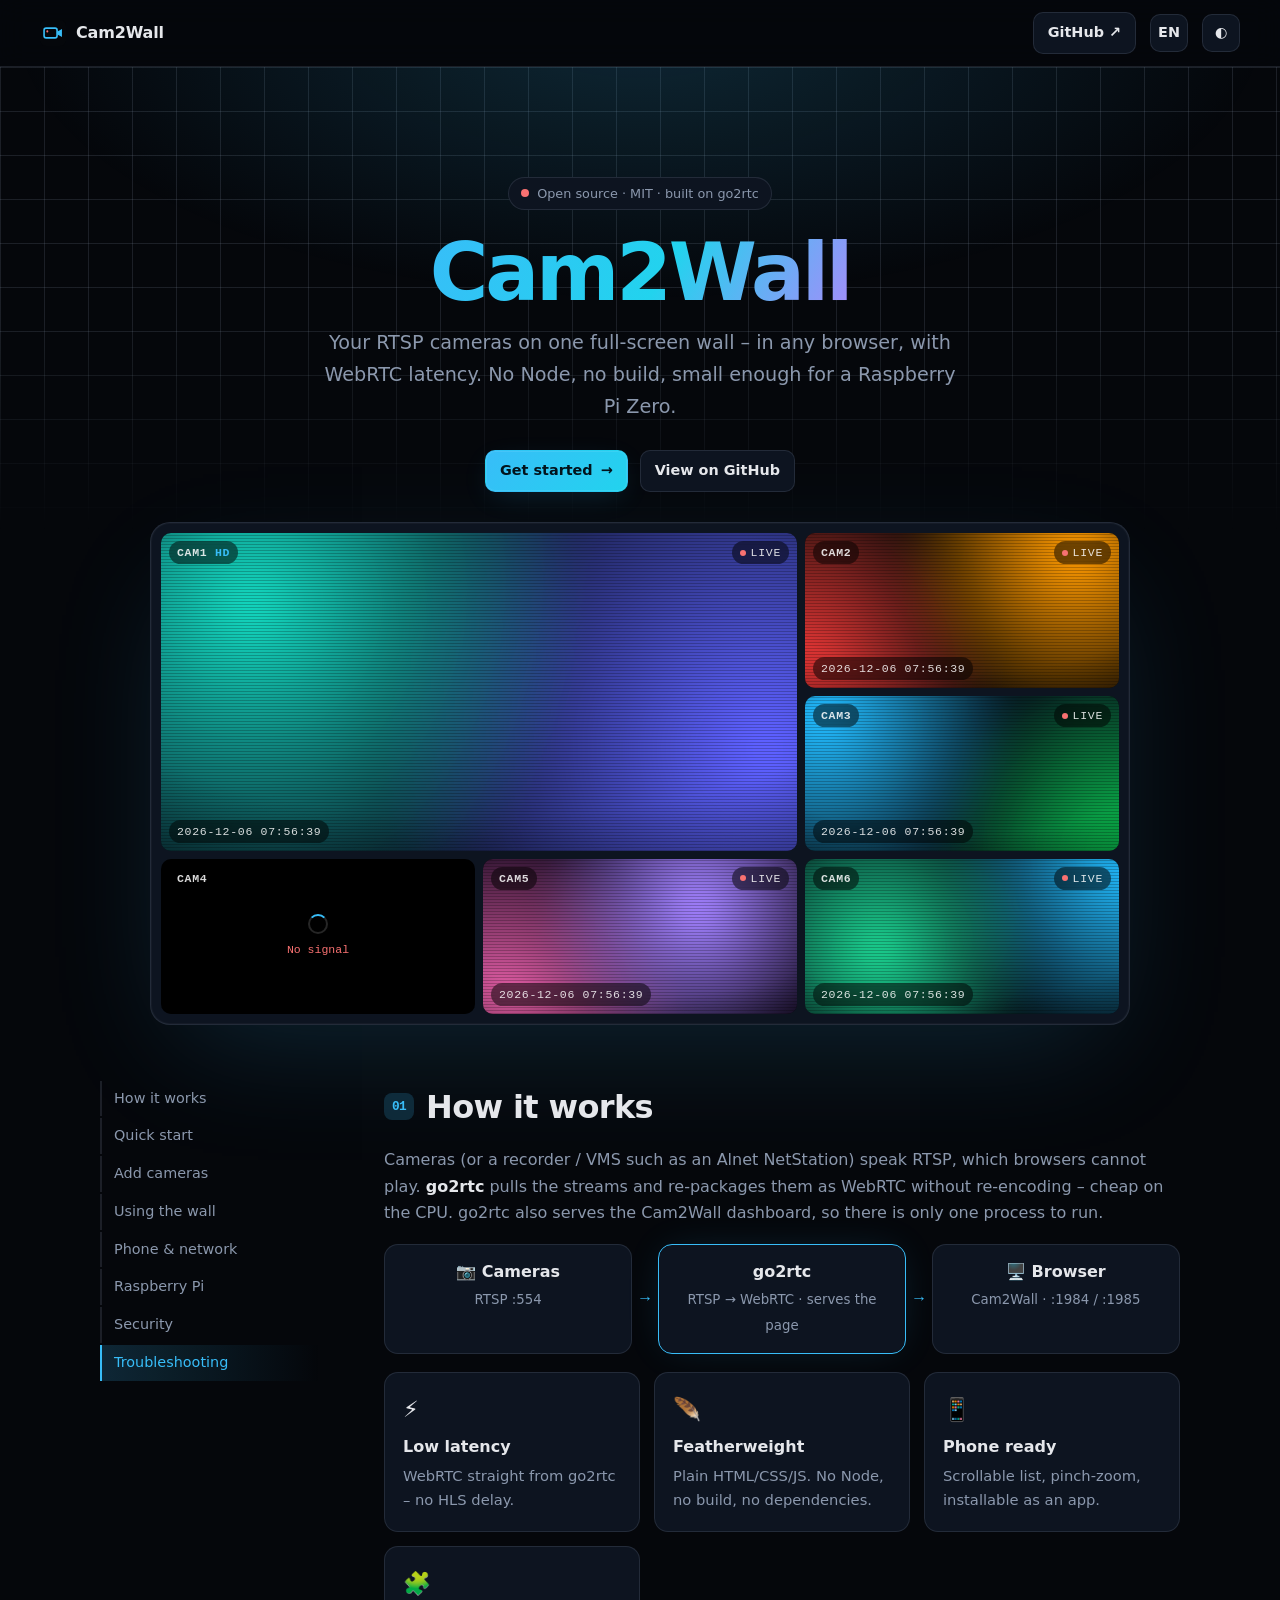
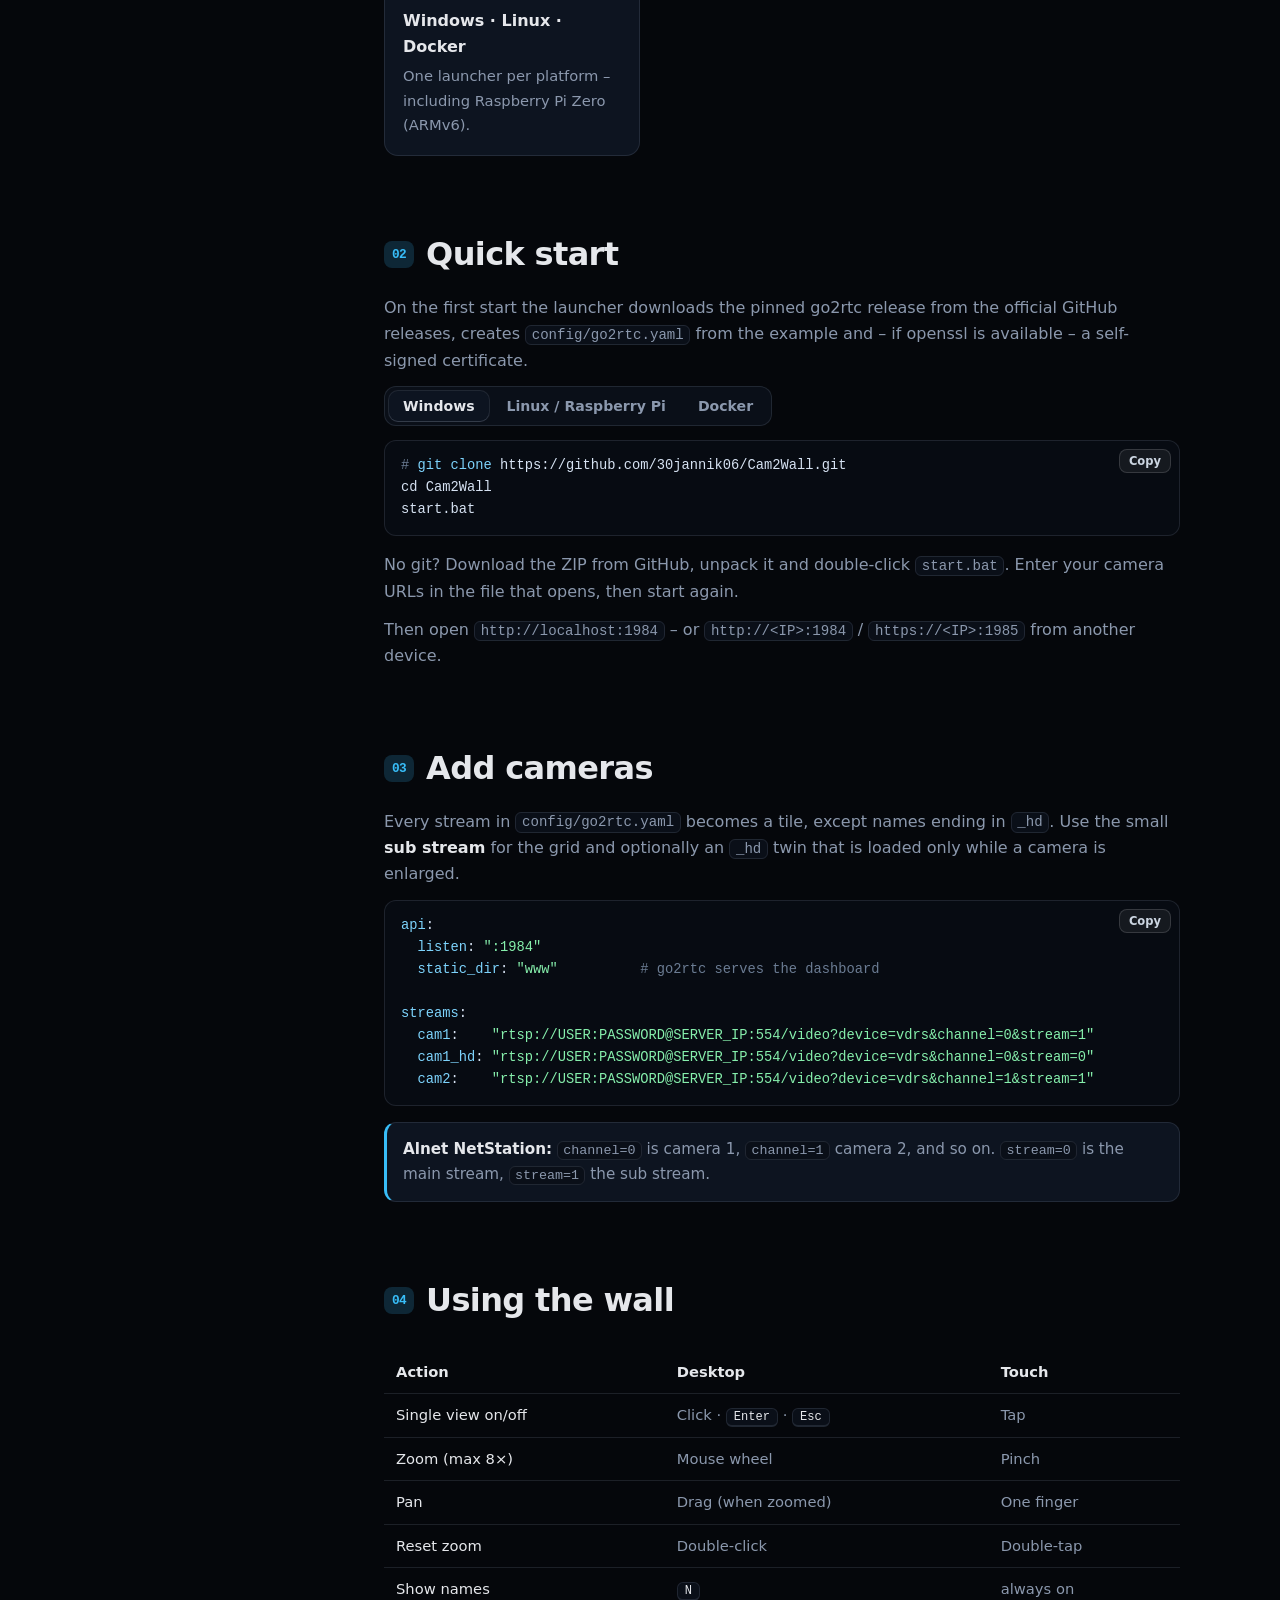
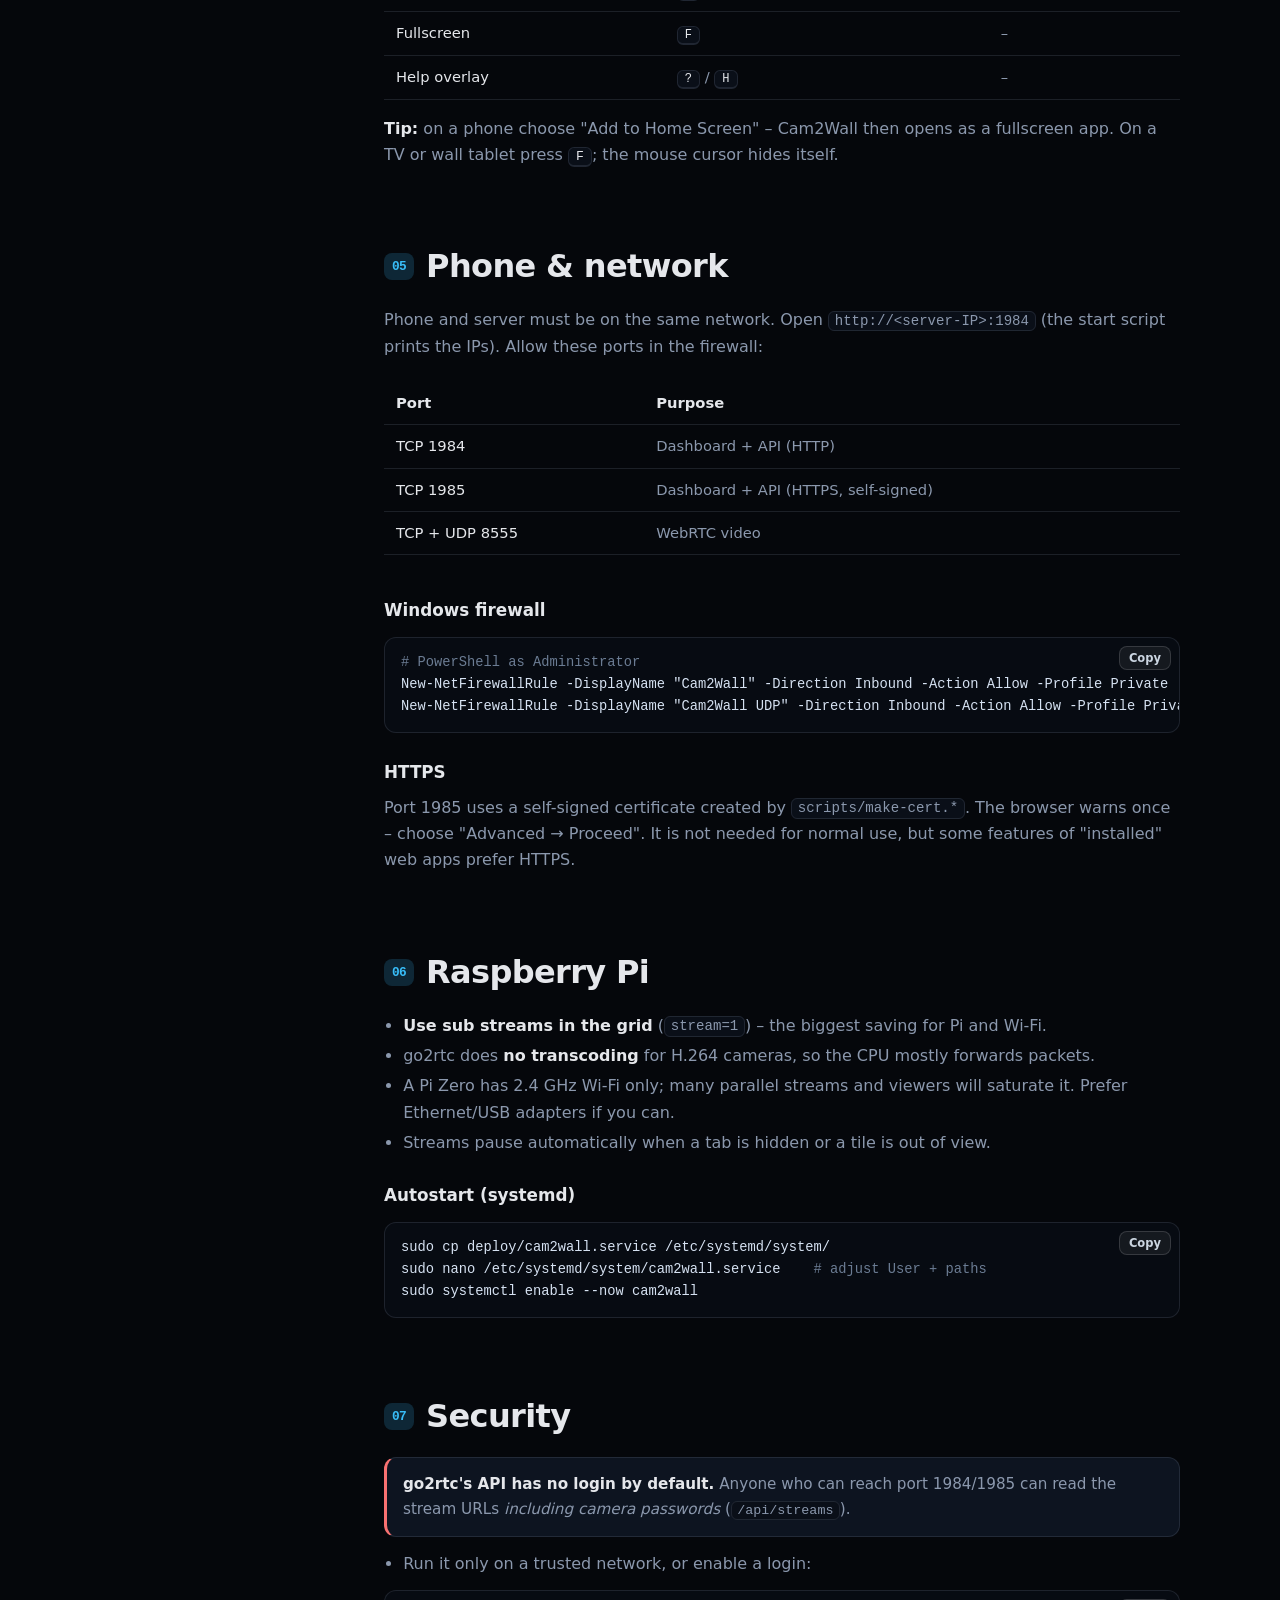
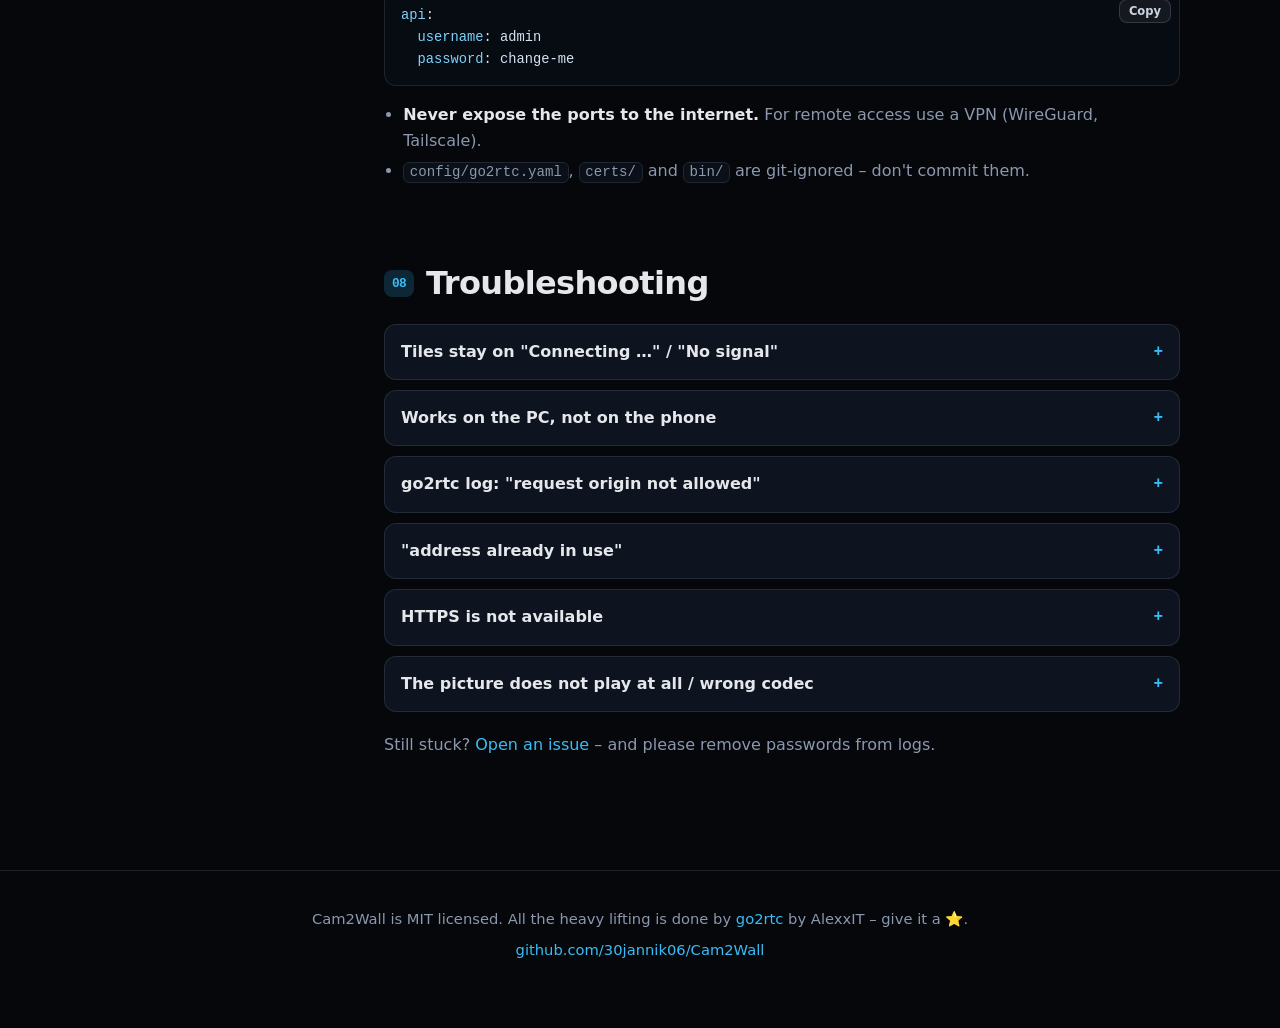
==== docs/index.html @ 9b540b79 "Add Cam2Wall: RTSP camera wall on go2rtc Co-Authored-By: Claude Sonnet 5.5 <noreply@anthropic.com>" ====
<!DOCTYPE html>
<html lang="en" data-lang="en">

<head>
    <meta charset="UTF-8">
    <meta name="viewport" content="width=device-width, initial-scale=1.0">
    <title>Cam2Wall – Docs</title>
    <meta name="description" content="Cam2Wall turns RTSP cameras into a fast, full-screen camera wall in any browser. Built on go2rtc. Runs on Windows, Linux, Docker and a Raspberry Pi Zero.">
    <meta name="theme-color" content="#05070b">
    <link rel="icon" href="favicon.svg" type="image/svg+xml">
    <style>
        :root {
            color-scheme: dark;
            --bg: #05070b;
            --bg2: #0a0f18;
            --card: #0d1420;
            --line: rgba(148, 163, 184, .16);
            --text: #e5e7eb;
            --muted: #8b98ad;
            --accent: #38bdf8;
            --accent2: #22d3ee;
            --rec: #f87171;
            --ok: #4ade80;
            --code: #070b12;
            --glow: rgba(56, 189, 248, .18);
            --font: ui-sans-serif, system-ui, -apple-system, "Segoe UI", Roboto, "Helvetica Neue", sans-serif;
            --mono: ui-monospace, "SF Mono", "Cascadia Code", Consolas, "Liberation Mono", monospace;
        }

        :root[data-theme="light"] {
            color-scheme: light;
            --bg: #f6f8fb;
            --bg2: #eef2f7;
            --card: #ffffff;
            --line: rgba(15, 23, 42, .12);
            --text: #0f172a;
            --muted: #55627a;
            --accent: #0369a1;
            --accent2: #0891b2;
            --rec: #dc2626;
            --ok: #15803d;
            --code: #0f172a;
            --glow: rgba(3, 105, 161, .12);
        }

        * {
            box-sizing: border-box;
            margin: 0;
            padding: 0;
        }

        html {
            scroll-behavior: smooth;
            scroll-padding-top: 76px;
        }

        body {
            background: var(--bg);
            color: var(--text);
            font-family: var(--font);
            line-height: 1.65;
            -webkit-font-smoothing: antialiased;
        }

        html[data-lang="en"] .de,
        html[data-lang="de"] .en {
            display: none !important;
        }

        a {
            color: var(--accent);
            text-decoration: none;
        }

        a:hover {
            text-decoration: underline;
        }

        code {
            font-family: var(--mono);
            font-size: .88em;
            background: var(--bg2);
            border: 1px solid var(--line);
            padding: .08em .4em;
            border-radius: 6px;
        }

        /* ---------- Top bar ---------- */
        .top {
            position: sticky;
            top: 0;
            z-index: 50;
            display: flex;
            align-items: center;
            gap: 14px;
            padding: 12px clamp(16px, 4vw, 40px);
            background: color-mix(in srgb, var(--bg) 82%, transparent);
            -webkit-backdrop-filter: blur(14px);
            backdrop-filter: blur(14px);
            border-bottom: 1px solid var(--line);
        }

        .brand {
            display: flex;
            align-items: center;
            gap: 10px;
            font-weight: 700;
            letter-spacing: -.01em;
            color: var(--text);
        }

        .brand img {
            width: 26px;
            height: 26px;
        }

        .brand:hover {
            text-decoration: none;
        }

        .spacer {
            flex: 1;
        }

        .btn {
            display: inline-flex;
            align-items: center;
            gap: 8px;
            padding: 8px 14px;
            border-radius: 10px;
            border: 1px solid var(--line);
            background: var(--card);
            color: var(--text);
            font: inherit;
            font-size: .9rem;
            font-weight: 600;
            cursor: pointer;
            transition: transform .15s, border-color .15s, box-shadow .15s;
        }

        .btn:hover {
            text-decoration: none;
            border-color: var(--accent);
            transform: translateY(-1px);
        }

        .btn.primary {
            background: linear-gradient(135deg, var(--accent), var(--accent2));
            color: #02131c;
            border-color: transparent;
            box-shadow: 0 8px 30px -8px var(--glow), 0 0 0 1px rgba(255, 255, 255, .08) inset;
        }

        .btn.primary:hover {
            box-shadow: 0 10px 40px -6px var(--accent);
        }

        .icon-btn {
            width: 38px;
            height: 38px;
            justify-content: center;
            padding: 0;
        }

        /* ---------- Hero ---------- */
        .hero {
            position: relative;
            padding: clamp(48px, 9vw, 110px) clamp(16px, 4vw, 40px) 40px;
            text-align: center;
        }

        /* decorative grid, faded out towards the bottom (kept off the text via a pseudo-element) */
        .hero::before {
            content: "";
            position: absolute;
            inset: 0;
            z-index: -1;
            background:
                radial-gradient(900px 400px at 50% -10%, var(--glow), transparent 70%),
                linear-gradient(var(--line) 1px, transparent 1px) 0 0 / 100% 44px,
                linear-gradient(90deg, var(--line) 1px, transparent 1px) 0 0 / 44px 100%;
            -webkit-mask-image: linear-gradient(#000 55%, transparent);
            mask-image: linear-gradient(#000 55%, transparent);
        }

        .hero-inner {
            max-width: 860px;
            margin: 0 auto;
        }

        .pill {
            display: inline-flex;
            align-items: center;
            gap: 8px;
            padding: 5px 12px;
            border: 1px solid var(--line);
            border-radius: 999px;
            background: var(--card);
            font-size: .8rem;
            color: var(--muted);
        }

        .dot {
            width: 8px;
            height: 8px;
            border-radius: 50%;
            background: var(--rec);
            animation: pulse 1.6s infinite;
        }

        @keyframes pulse {

            0%,
            100% {
                opacity: 1;
                box-shadow: 0 0 0 0 color-mix(in srgb, var(--rec) 60%, transparent);
            }

            50% {
                opacity: .55;
                box-shadow: 0 0 0 6px transparent;
            }
        }

        h1 {
            margin: 22px 0 14px;
            font-size: clamp(2.6rem, 8vw, 5rem);
            line-height: 1.02;
            letter-spacing: -.04em;
            font-weight: 800;
        }

        h1 .grad {
            background: linear-gradient(120deg, var(--accent), var(--accent2) 55%, #a78bfa);
            -webkit-background-clip: text;
            background-clip: text;
            color: transparent;
        }

        .lead {
            max-width: 640px;
            margin: 0 auto 28px;
            font-size: clamp(1.02rem, 2.2vw, 1.2rem);
            color: var(--muted);
        }

        .cta {
            display: flex;
            gap: 12px;
            justify-content: center;
            flex-wrap: wrap;
        }

        /* ---------- Fake camera wall ---------- */
        .wall-wrap {
            padding: 0 clamp(16px, 4vw, 40px);
            margin-top: -10px;
        }

        .wall {
            max-width: 980px;
            margin: 0 auto;
            padding: 10px;
            display: grid;
            grid-template-columns: repeat(3, 1fr);
            grid-auto-rows: 1fr;
            gap: 8px;
            aspect-ratio: 16 / 8.2;
            border-radius: 20px;
            background: var(--card);
            border: 1px solid var(--line);
            box-shadow: 0 40px 120px -30px var(--glow), 0 0 0 1px rgba(255, 255, 255, .03) inset;
        }

        .cam {
            position: relative;
            overflow: hidden;
            border-radius: 10px;
            background: #000;
            font-family: var(--mono);
            font-size: clamp(.5rem, 1.3vw, .72rem);
            color: rgba(255, 255, 255, .85);
        }

        .cam::before {
            content: "";
            position: absolute;
            inset: -40%;
            background: var(--feed);
            filter: blur(14px) saturate(1.2);
            animation: drift var(--t, 14s) ease-in-out infinite alternate;
        }

        .cam::after {
            content: "";
            position: absolute;
            inset: 0;
            background:
                repeating-linear-gradient(0deg, rgba(0, 0, 0, .22) 0 1px, transparent 1px 3px),
                radial-gradient(120% 90% at 50% 40%, transparent 55%, rgba(0, 0, 0, .55));
        }

        @keyframes drift {
            from {
                transform: translate(-6%, -4%) scale(1.05) rotate(-2deg);
            }

            to {
                transform: translate(6%, 5%) scale(1.25) rotate(3deg);
            }
        }

        .cam .tag,
        .cam .rec,
        .cam .tc {
            position: absolute;
            z-index: 2;
            padding: 2px 8px;
            border-radius: 999px;
            background: rgba(0, 0, 0, .5);
            -webkit-backdrop-filter: blur(4px);
            backdrop-filter: blur(4px);
            letter-spacing: .06em;
        }

        .cam .tag {
            left: 8px;
            top: 8px;
            font-weight: 700;
            text-transform: uppercase;
        }

        .cam .rec {
            right: 8px;
            top: 8px;
            display: flex;
            align-items: center;
            gap: 5px;
        }

        .cam .rec i {
            width: 6px;
            height: 6px;
            border-radius: 50%;
            background: #f87171;
            animation: pulse 1.6s infinite;
        }

        .cam .tc {
            left: 8px;
            bottom: 8px;
        }

        .cam.off::before {
            display: none;
        }

        .cam.off .nosig {
            position: absolute;
            inset: 0;
            z-index: 1;
            display: grid;
            place-content: center;
            justify-items: center;
            gap: 6px;
            color: #f87171;
        }

        .spin {
            width: 20px;
            height: 20px;
            border-radius: 50%;
            border: 2px solid rgba(255, 255, 255, .15);
            border-top-color: #38bdf8;
            animation: spin 1s linear infinite;
        }

        @keyframes spin {
            to {
                transform: rotate(360deg);
            }
        }

        .cam.span2 {
            grid-column: span 2;
            grid-row: span 2;
        }

        @media (max-width: 640px) {
            .wall {
                grid-template-columns: repeat(2, 1fr);
                aspect-ratio: auto;
            }

            .cam {
                aspect-ratio: 16 / 9;
            }

            .cam.span2 {
                grid-column: span 2;
                grid-row: auto;
            }

            .cam.hide-m {
                display: none;
            }
        }

        /* ---------- Layout ---------- */
        .layout {
            display: grid;
            grid-template-columns: 220px minmax(0, 1fr);
            gap: clamp(24px, 5vw, 64px);
            max-width: 1160px;
            margin: 0 auto;
            padding: 56px clamp(16px, 4vw, 40px) 40px;
        }

        .toc {
            position: sticky;
            top: 84px;
            align-self: start;
            display: flex;
            flex-direction: column;
            gap: 2px;
            font-size: .9rem;
        }

        .toc a {
            padding: 6px 12px;
            border-left: 2px solid var(--line);
            color: var(--muted);
        }

        .toc a:hover {
            color: var(--text);
            text-decoration: none;
        }

        .toc a.active {
            color: var(--accent);
            border-left-color: var(--accent);
            background: linear-gradient(90deg, var(--glow), transparent);
        }

        @media (max-width: 880px) {
            .layout {
                grid-template-columns: 1fr;
            }

            .toc {
                display: none;
            }
        }

        section {
            margin-bottom: 72px;
        }

        h2 {
            display: flex;
            align-items: center;
            gap: 12px;
            margin-bottom: 14px;
            font-size: clamp(1.5rem, 3.4vw, 2rem);
            letter-spacing: -.02em;
        }

        h2 .n {
            font-family: var(--mono);
            font-size: .8rem;
            padding: 3px 8px;
            border-radius: 8px;
            color: var(--accent);
            background: var(--glow);
        }

        h3 {
            margin: 26px 0 8px;
            font-size: 1.05rem;
        }

        p {
            margin-bottom: 12px;
            color: var(--muted);
        }

        p strong,
        li strong {
            color: var(--text);
        }

        ul {
            margin: 0 0 12px 1.2rem;
            color: var(--muted);
        }

        li {
            margin-bottom: 4px;
        }

        .grid3 {
            display: grid;
            grid-template-columns: repeat(auto-fit, minmax(230px, 1fr));
            gap: 14px;
            margin-top: 18px;
        }

        .card {
            padding: 18px;
            border: 1px solid var(--line);
            border-radius: 14px;
            background: var(--card);
            transition: border-color .2s, transform .2s;
        }

        .card:hover {
            border-color: color-mix(in srgb, var(--accent) 55%, var(--line));
            transform: translateY(-2px);
        }

        .card .ico {
            font-size: 1.4rem;
            margin-bottom: 6px;
        }

        .card h4 {
            margin-bottom: 4px;
            font-size: 1rem;
        }

        .card p {
            margin: 0;
            font-size: .92rem;
        }

        /* ---------- Code ---------- */
        .code {
            position: relative;
            margin: 12px 0 16px;
            border-radius: 12px;
            background: var(--code);
            border: 1px solid var(--line);
        }

        .code pre {
            overflow-x: auto;
            padding: 14px 52px 14px 16px;
            font-family: var(--mono);
            font-size: .86rem;
            line-height: 1.6;
            color: #d6e2f2;
        }

        .code .cm {
            color: #6b7c93;
        }

        .code .k {
            color: #7dd3fc;
        }

        .code .s {
            color: #86efac;
        }

        .copy {
            position: absolute;
            top: 8px;
            right: 8px;
            padding: 4px 9px;
            border-radius: 8px;
            border: 1px solid rgba(255, 255, 255, .14);
            background: rgba(255, 255, 255, .06);
            color: #cbd5e1;
            font: 600 .72rem var(--font);
            cursor: pointer;
        }

        .copy:hover {
            background: rgba(255, 255, 255, .14);
        }

        /* ---------- Tabs ---------- */
        .tabs {
            display: flex;
            gap: 4px;
            padding: 4px;
            width: max-content;
            max-width: 100%;
            overflow-x: auto;
            border-radius: 12px;
            background: var(--bg2);
            border: 1px solid var(--line);
        }

        .tabs button {
            padding: 7px 14px;
            border: 0;
            border-radius: 9px;
            background: transparent;
            color: var(--muted);
            font: 600 .88rem var(--font);
            cursor: pointer;
            white-space: nowrap;
        }

        .tabs button[aria-selected="true"] {
            background: var(--card);
            color: var(--text);
            box-shadow: 0 1px 0 var(--line), 0 0 0 1px var(--line);
        }

        .panel[hidden] {
            display: none;
        }

        .panel {
            margin-top: 14px;
        }

        /* ---------- Pipeline ---------- */
        .flow {
            display: flex;
            align-items: stretch;
            gap: 8px;
            flex-wrap: wrap;
            margin: 18px 0;
        }

        .node {
            flex: 1 1 150px;
            padding: 14px;
            border: 1px solid var(--line);
            border-radius: 14px;
            background: var(--card);
            text-align: center;
        }

        .node b {
            display: block;
            color: var(--text);
        }

        .node small {
            color: var(--muted);
        }

        .node.hl {
            border-color: var(--accent);
            box-shadow: 0 0 40px -10px var(--glow);
        }

        .arrow {
            align-self: center;
            color: var(--accent);
            font-family: var(--mono);
            font-weight: 700;
        }

        @media (max-width: 720px) {
            .arrow {
                width: 100%;
                text-align: center;
                transform: rotate(90deg);
            }
        }

        /* ---------- Table / details / notes ---------- */
        table {
            width: 100%;
            border-collapse: collapse;
            margin: 10px 0 16px;
            font-size: .92rem;
        }

        th,
        td {
            padding: 9px 12px;
            text-align: left;
            border-bottom: 1px solid var(--line);
            color: var(--muted);
        }

        th {
            color: var(--text);
            font-weight: 600;
        }

        td:first-child {
            color: var(--text);
            white-space: nowrap;
        }

        .scroll {
            overflow-x: auto;
        }

        kbd {
            font-family: var(--mono);
            font-size: .82em;
            padding: 1px 7px;
            border-radius: 6px;
            border: 1px solid var(--line);
            border-bottom-width: 2px;
            background: var(--bg2);
            color: var(--text);
        }

        .note {
            margin: 14px 0;
            padding: 14px 16px;
            border-radius: 12px;
            border: 1px solid var(--line);
            border-left: 3px solid var(--accent);
            background: var(--card);
            color: var(--muted);
            font-size: .95rem;
        }

        .note.warn {
            border-left-color: var(--rec);
        }

        .note strong {
            color: var(--text);
        }

        details {
            border: 1px solid var(--line);
            border-radius: 12px;
            background: var(--card);
            margin-bottom: 10px;
            overflow: hidden;
        }

        summary {
            padding: 14px 16px;
            cursor: pointer;
            font-weight: 600;
            list-style: none;
            display: flex;
            justify-content: space-between;
            gap: 12px;
        }

        summary::-webkit-details-marker {
            display: none;
        }

        summary::after {
            content: "+";
            color: var(--accent);
            font-family: var(--mono);
        }

        details[open] summary::after {
            content: "–";
        }

        details>div {
            padding: 0 16px 14px;
            color: var(--muted);
        }

        details>div p:last-child {
            margin-bottom: 0;
        }

        footer {
            padding: 36px clamp(16px, 4vw, 40px) 60px;
            border-top: 1px solid var(--line);
            text-align: center;
            color: var(--muted);
            font-size: .92rem;
        }

        footer p {
            margin-bottom: 6px;
        }

        @media (prefers-reduced-motion: reduce) {

            *,
            *::before,
            *::after {
                animation: none !important;
                transition: none !important;
                scroll-behavior: auto !important;
            }
        }
    </style>
</head>

<body>

    <header class="top">
        <a class="brand" href="#top"><img src="favicon.svg" alt="">Cam2Wall</a>
        <span class="spacer"></span>
        <a class="btn" href="https://github.com/30jannik06/Cam2Wall" target="_blank" rel="noopener">GitHub ↗</a>
        <button class="btn icon-btn" id="lang" title="Language / Sprache" aria-label="Language">EN</button>
        <button class="btn icon-btn" id="theme" title="Theme" aria-label="Toggle theme">◐</button>
    </header>

    <!-- ===================== HERO ===================== -->
    <div class="hero" id="top">
        <div class="hero-inner">
            <span class="pill"><span class="dot"></span>
                <span class="en">Open source · MIT · built on go2rtc</span>
                <span class="de">Open Source · MIT · basiert auf go2rtc</span></span>
            <h1><span class="grad">Cam2Wall</span></h1>
            <p class="lead">
                <span class="en">Your RTSP cameras on one full-screen wall – in any browser, with WebRTC latency. No Node, no
                    build, small enough for a Raspberry Pi Zero.</span>
                <span class="de">Ihre RTSP-Kameras auf einer Vollbild-Wand – in jedem Browser, mit WebRTC-Latenz. Kein Node, kein
                    Build, klein genug für einen Raspberry Pi Zero.</span>
            </p>
            <div class="cta">
                <a class="btn primary" href="#quickstart"><span class="en">Get started</span><span class="de">Loslegen</span> →</a>
                <a class="btn" href="https://github.com/30jannik06/Cam2Wall" target="_blank" rel="noopener"><span class="en">View on GitHub</span><span class="de">Auf GitHub ansehen</span></a>
            </div>
        </div>
    </div>

    <div class="wall-wrap" aria-hidden="true">
        <div class="wall">
            <div class="cam span2" style="--t:17s;--feed:radial-gradient(circle at 30% 35%,#2dd4bf 0,transparent 38%),radial-gradient(circle at 75% 60%,#6366f1 0,transparent 42%),#0b1220">
                <span class="tag">cam1 <span style="color:#38bdf8">HD</span></span><span class="rec"><i></i>LIVE</span><span class="tc" data-tc></span></div>
            <div class="cam" style="--t:11s;--feed:radial-gradient(circle at 70% 30%,#f59e0b 0,transparent 40%),radial-gradient(circle at 20% 75%,#ef4444 0,transparent 40%),#140d0a">
                <span class="tag">cam2</span><span class="rec"><i></i>LIVE</span><span class="tc" data-tc></span></div>
            <div class="cam" style="--t:13s;--feed:radial-gradient(circle at 25% 30%,#38bdf8 0,transparent 42%),radial-gradient(circle at 80% 80%,#22c55e 0,transparent 40%),#08141b">
                <span class="tag">cam3</span><span class="rec"><i></i>LIVE</span><span class="tc" data-tc></span></div>
            <div class="cam off hide-m"><span class="tag">cam4</span>
                <div class="nosig"><span class="spin"></span><span>No signal</span></div></div>
            <div class="cam hide-m" style="--t:15s;--feed:radial-gradient(circle at 60% 40%,#a78bfa 0,transparent 42%),radial-gradient(circle at 25% 80%,#f472b6 0,transparent 40%),#120a1c">
                <span class="tag">cam5</span><span class="rec"><i></i>LIVE</span><span class="tc" data-tc></span></div>
            <div class="cam hide-m" style="--t:19s;--feed:radial-gradient(circle at 35% 55%,#34d399 0,transparent 40%),radial-gradient(circle at 80% 25%,#38bdf8 0,transparent 38%),#07141a">
                <span class="tag">cam6</span><span class="rec"><i></i>LIVE</span><span class="tc" data-tc></span></div>
        </div>
    </div>

    <div class="layout">

        <nav class="toc" aria-label="Contents">
            <a href="#how"><span class="en">How it works</span><span class="de">So funktioniert's</span></a>
            <a href="#quickstart"><span class="en">Quick start</span><span class="de">Schnellstart</span></a>
            <a href="#cameras"><span class="en">Add cameras</span><span class="de">Kameras eintragen</span></a>
            <a href="#usage"><span class="en">Using the wall</span><span class="de">Bedienung</span></a>
            <a href="#network"><span class="en">Phone &amp; network</span><span class="de">Handy &amp; Netzwerk</span></a>
            <a href="#pi"><span class="en">Raspberry Pi</span><span class="de">Raspberry Pi</span></a>
            <a href="#security"><span class="en">Security</span><span class="de">Sicherheit</span></a>
            <a href="#troubleshooting"><span class="en">Troubleshooting</span><span class="de">Probleme lösen</span></a>
        </nav>

        <main>

            <!-- HOW -->
            <section id="how">
                <h2><span class="n">01</span><span class="en">How it works</span><span class="de">So funktioniert's</span></h2>
                <p class="en">Cameras (or a recorder / VMS such as an Alnet NetStation) speak RTSP, which browsers cannot play.
                    <strong>go2rtc</strong> pulls the streams and re-packages them as WebRTC without re-encoding – cheap on the CPU.
                    go2rtc also serves the Cam2Wall dashboard, so there is only one process to run.</p>
                <p class="de">Kameras (oder ein Rekorder / VMS wie der Alnet NetStation) sprechen RTSP, das Browser nicht abspielen
                    können. <strong>go2rtc</strong> holt die Streams ab und verpackt sie ohne Neukodierung als WebRTC – schonend
                    für die CPU. go2rtc liefert außerdem das Cam2Wall-Dashboard aus, es läuft also nur ein Prozess.</p>
                <div class="flow">
                    <div class="node"><b>📷 <span class="en">Cameras</span><span class="de">Kameras</span></b><small>RTSP :554</small></div>
                    <span class="arrow">→</span>
                    <div class="node hl"><b>go2rtc</b><small>RTSP → WebRTC · <span class="en">serves the page</span><span class="de">liefert die Seite</span></small></div>
                    <span class="arrow">→</span>
                    <div class="node"><b>🖥️ Browser</b><small>Cam2Wall · :1984 / :1985</small></div>
                </div>
                <div class="grid3">
                    <div class="card"><div class="ico">⚡</div><h4><span class="en">Low latency</span><span class="de">Geringe Latenz</span></h4><p><span class="en">WebRTC straight from go2rtc – no HLS delay.</span><span class="de">WebRTC direkt von go2rtc – keine HLS-Verzögerung.</span></p></div>
                    <div class="card"><div class="ico">🪶</div><h4><span class="en">Featherweight</span><span class="de">Federleicht</span></h4><p><span class="en">Plain HTML/CSS/JS. No Node, no build, no dependencies.</span><span class="de">Reines HTML/CSS/JS. Kein Node, kein Build, keine Abhängigkeiten.</span></p></div>
                    <div class="card"><div class="ico">📱</div><h4><span class="en">Phone ready</span><span class="de">Handy-tauglich</span></h4><p><span class="en">Scrollable list, pinch-zoom, installable as an app.</span><span class="de">Scrollbare Liste, Pinch-Zoom, als App installierbar.</span></p></div>
                    <div class="card"><div class="ico">🧩</div><h4>Windows · Linux · Docker</h4><p><span class="en">One launcher per platform – including Raspberry Pi Zero (ARMv6).</span><span class="de">Je Plattform ein Starter – auch Raspberry Pi Zero (ARMv6).</span></p></div>
                </div>
            </section>

            <!-- QUICK START -->
            <section id="quickstart">
                <h2><span class="n">02</span><span class="en">Quick start</span><span class="de">Schnellstart</span></h2>
                <p class="en">On the first start the launcher downloads the pinned go2rtc release from the official GitHub
                    releases, creates <code>config/go2rtc.yaml</code> from the example and – if openssl is available – a self-signed
                    certificate.</p>
                <p class="de">Beim ersten Start lädt der Starter die festgelegte go2rtc-Version von den offiziellen GitHub-Releases,
                    legt <code>config/go2rtc.yaml</code> aus der Vorlage an und – falls openssl vorhanden ist – ein selbstsigniertes
                    Zertifikat.</p>

                <div class="tabs" role="tablist" data-tabs>
                    <button role="tab" aria-selected="true">Windows</button>
                    <button role="tab" aria-selected="false">Linux / Raspberry Pi</button>
                    <button role="tab" aria-selected="false">Docker</button>
                </div>

                <div class="panel" role="tabpanel">
                    <div class="code"><button class="copy">Copy</button><pre><span class="cm"># </span><span class="k">git clone</span> https://github.com/30jannik06/Cam2Wall.git
cd Cam2Wall
start.bat</pre></div>
                    <p class="en">No git? Download the ZIP from GitHub, unpack it and double-click <code>start.bat</code>.
                        Enter your camera URLs in the file that opens, then start again.</p>
                    <p class="de">Kein git? ZIP von GitHub laden, entpacken und <code>start.bat</code> doppelklicken. Kamera-URLs in die
                        geöffnete Datei eintragen und erneut starten.</p>
                </div>
                <div class="panel" role="tabpanel" hidden>
                    <div class="code"><button class="copy">Copy</button><pre>git clone https://github.com/30jannik06/Cam2Wall.git &amp;&amp; cd Cam2Wall
sh start.sh            <span class="cm"># first run creates config/go2rtc.yaml – edit it, run again</span></pre></div>
                    <p class="en">The script detects your CPU (ARMv6 for the Pi Zero, ARMv7, ARM64, x64) and downloads the matching
                        build. For autostart see <a href="#pi">Raspberry Pi</a>.</p>
                    <p class="de">Das Skript erkennt Ihre CPU (ARMv6 für den Pi Zero, ARMv7, ARM64, x64) und lädt die passende Version.
                        Autostart: siehe <a href="#pi">Raspberry Pi</a>.</p>
                </div>
                <div class="panel" role="tabpanel" hidden>
                    <div class="code"><button class="copy">Copy</button><pre>cp config/go2rtc.example.yaml config/go2rtc.yaml   <span class="cm"># edit your cameras</span>
sh scripts/make-cert.sh                            <span class="cm"># optional: HTTPS</span>
docker compose up -d</pre></div>
                    <p class="en">The compose file uses host networking (Linux / Pi). On Docker Desktop (Windows/macOS) use the
                        <code>ports:</code> block in <code>docker-compose.yml</code> and set <code>webrtc.candidates</code> to your
                        PC's LAN IP.</p>
                    <p class="de">Die Compose-Datei nutzt Host-Netzwerk (Linux / Pi). Unter Docker Desktop (Windows/macOS) den
                        <code>ports:</code>-Block in <code>docker-compose.yml</code> verwenden und <code>webrtc.candidates</code> auf
                        die LAN-IP des PCs setzen.</p>
                </div>

                <p class="en">Then open <code>http://localhost:1984</code> – or <code>http://&lt;IP&gt;:1984</code> /
                    <code>https://&lt;IP&gt;:1985</code> from another device.</p>
                <p class="de">Danach <code>http://localhost:1984</code> öffnen – oder von einem anderen Gerät
                    <code>http://&lt;IP&gt;:1984</code> / <code>https://&lt;IP&gt;:1985</code>.</p>
            </section>

            <!-- CAMERAS -->
            <section id="cameras">
                <h2><span class="n">03</span><span class="en">Add cameras</span><span class="de">Kameras eintragen</span></h2>
                <p class="en">Every stream in <code>config/go2rtc.yaml</code> becomes a tile, except names ending in
                    <code>_hd</code>. Use the small <strong>sub stream</strong> for the grid and optionally an
                    <code>_hd</code> twin that is loaded only while a camera is enlarged.</p>
                <p class="de">Jeder Stream in <code>config/go2rtc.yaml</code> wird eine Kachel – außer Namen mit der Endung
                    <code>_hd</code>. Im Raster läuft der kleine <strong>Substream</strong>, optional gibt es einen
                    <code>_hd</code>-Zwilling, der nur in der Einzelansicht geladen wird.</p>
                <div class="code"><button class="copy">Copy</button><pre><span class="k">api</span>:
  <span class="k">listen</span>: <span class="s">":1984"</span>
  <span class="k">static_dir</span>: <span class="s">"www"</span>          <span class="cm"># go2rtc serves the dashboard</span>

<span class="k">streams</span>:
  <span class="k">cam1</span>:    <span class="s">"rtsp://USER:PASSWORD@SERVER_IP:554/video?device=vdrs&amp;channel=0&amp;stream=1"</span>
  <span class="k">cam1_hd</span>: <span class="s">"rtsp://USER:PASSWORD@SERVER_IP:554/video?device=vdrs&amp;channel=0&amp;stream=0"</span>
  <span class="k">cam2</span>:    <span class="s">"rtsp://USER:PASSWORD@SERVER_IP:554/video?device=vdrs&amp;channel=1&amp;stream=1"</span></pre></div>
                <div class="note"><strong>Alnet NetStation:</strong>
                    <span class="en"><code>channel=0</code> is camera 1, <code>channel=1</code> camera 2, and so on. <code>stream=0</code>
                        is the main stream, <code>stream=1</code> the sub stream.</span>
                    <span class="de"><code>channel=0</code> ist Kamera 1, <code>channel=1</code> Kamera 2 usw. <code>stream=0</code> ist der
                        Hauptstream, <code>stream=1</code> der Substream.</span></div>
            </section>

            <!-- USAGE -->
            <section id="usage">
                <h2><span class="n">04</span><span class="en">Using the wall</span><span class="de">Bedienung</span></h2>
                <div class="scroll"><table>
                    <tr><th><span class="en">Action</span><span class="de">Aktion</span></th><th>Desktop</th><th>Touch</th></tr>
                    <tr><td><span class="en">Single view on/off</span><span class="de">Einzelansicht an/aus</span></td><td>Click · <kbd>Enter</kbd> · <kbd>Esc</kbd></td><td>Tap</td></tr>
                    <tr><td>Zoom (max 8×)</td><td><span class="en">Mouse wheel</span><span class="de">Mausrad</span></td><td>Pinch</td></tr>
                    <tr><td><span class="en">Pan</span><span class="de">Verschieben</span></td><td><span class="en">Drag (when zoomed)</span><span class="de">Ziehen (beim Zoomen)</span></td><td><span class="en">One finger</span><span class="de">Ein Finger</span></td></tr>
                    <tr><td><span class="en">Reset zoom</span><span class="de">Zoom zurücksetzen</span></td><td><span class="en">Double-click</span><span class="de">Doppelklick</span></td><td><span class="en">Double-tap</span><span class="de">Doppeltipp</span></td></tr>
                    <tr><td><span class="en">Show names</span><span class="de">Namen anzeigen</span></td><td><kbd>N</kbd></td><td><span class="en">always on</span><span class="de">immer an</span></td></tr>
                    <tr><td><span class="en">Fullscreen</span><span class="de">Vollbild</span></td><td><kbd>F</kbd></td><td>–</td></tr>
                    <tr><td><span class="en">Help overlay</span><span class="de">Hilfe-Overlay</span></td><td><kbd>?</kbd> / <kbd>H</kbd></td><td>–</td></tr>
                </table></div>
                <p class="en"><strong>Tip:</strong> on a phone choose "Add to Home Screen" – Cam2Wall then opens as a fullscreen app. On a
                    TV or wall tablet press <kbd>F</kbd>; the mouse cursor hides itself.</p>
                <p class="de"><strong>Tipp:</strong> Am Handy „Zum Startbildschirm hinzufügen" wählen – Cam2Wall öffnet dann als
                    Vollbild-App. Am TV oder Wand-Tablet <kbd>F</kbd> drücken; der Mauszeiger blendet sich selbst aus.</p>
            </section>

            <!-- NETWORK -->
            <section id="network">
                <h2><span class="n">05</span><span class="en">Phone &amp; network</span><span class="de">Handy &amp; Netzwerk</span></h2>
                <p class="en">Phone and server must be on the same network. Open <code>http://&lt;server-IP&gt;:1984</code> (the start
                    script prints the IPs). Allow these ports in the firewall:</p>
                <p class="de">Handy und Server müssen im selben Netzwerk sein. <code>http://&lt;Server-IP&gt;:1984</code> öffnen (das
                    Startskript zeigt die IPs an). Diese Ports in der Firewall freigeben:</p>
                <div class="scroll"><table>
                    <tr><th>Port</th><th><span class="en">Purpose</span><span class="de">Zweck</span></th></tr>
                    <tr><td>TCP 1984</td><td><span class="en">Dashboard + API (HTTP)</span><span class="de">Dashboard + API (HTTP)</span></td></tr>
                    <tr><td>TCP 1985</td><td><span class="en">Dashboard + API (HTTPS, self-signed)</span><span class="de">Dashboard + API (HTTPS, selbstsigniert)</span></td></tr>
                    <tr><td>TCP + UDP 8555</td><td><span class="en">WebRTC video</span><span class="de">WebRTC-Video</span></td></tr>
                </table></div>
                <h3>Windows firewall</h3>
                <div class="code"><button class="copy">Copy</button><pre><span class="cm"># PowerShell as Administrator</span>
New-NetFirewallRule -DisplayName "Cam2Wall" -Direction Inbound -Action Allow -Profile Private -Protocol TCP -LocalPort 1984,1985,8555
New-NetFirewallRule -DisplayName "Cam2Wall UDP" -Direction Inbound -Action Allow -Profile Private -Protocol UDP -LocalPort 8555</pre></div>
                <h3>HTTPS</h3>
                <p class="en">Port 1985 uses a self-signed certificate created by <code>scripts/make-cert.*</code>. The browser warns
                    once – choose "Advanced → Proceed". It is not needed for normal use, but some features of "installed" web apps
                    prefer HTTPS.</p>
                <p class="de">Port 1985 nutzt ein selbstsigniertes Zertifikat von <code>scripts/make-cert.*</code>. Der Browser warnt
                    einmal – „Erweitert → Trotzdem fortfahren" wählen. Für den normalen Betrieb ist es nicht nötig, manche Funktionen
                    installierter Web-Apps bevorzugen aber HTTPS.</p>
            </section>

            <!-- PI -->
            <section id="pi">
                <h2><span class="n">06</span><span class="en">Raspberry Pi</span><span class="de">Raspberry Pi</span></h2>
                <ul class="en">
                    <li><strong>Use sub streams in the grid</strong> (<code>stream=1</code>) – the biggest saving for Pi and Wi-Fi.</li>
                    <li>go2rtc does <strong>no transcoding</strong> for H.264 cameras, so the CPU mostly forwards packets.</li>
                    <li>A Pi Zero has 2.4 GHz Wi-Fi only; many parallel streams and viewers will saturate it. Prefer Ethernet/USB adapters if you can.</li>
                    <li>Streams pause automatically when a tab is hidden or a tile is out of view.</li>
                </ul>
                <ul class="de">
                    <li><strong>Im Raster Substreams nutzen</strong> (<code>stream=1</code>) – die größte Ersparnis für Pi und WLAN.</li>
                    <li>go2rtc <strong>transkodiert nicht</strong> bei H.264-Kameras, die CPU leitet überwiegend Pakete weiter.</li>
                    <li>Der Pi Zero hat nur 2,4-GHz-WLAN; viele parallele Streams und Zuschauer sättigen es. Wenn möglich Ethernet/USB-Adapter nutzen.</li>
                    <li>Streams pausieren automatisch, wenn der Tab verborgen oder die Kachel nicht sichtbar ist.</li>
                </ul>
                <h3>Autostart (systemd)</h3>
                <div class="code"><button class="copy">Copy</button><pre>sudo cp deploy/cam2wall.service /etc/systemd/system/
sudo nano /etc/systemd/system/cam2wall.service    <span class="cm"># adjust User + paths</span>
sudo systemctl enable --now cam2wall</pre></div>
            </section>

            <!-- SECURITY -->
            <section id="security">
                <h2><span class="n">07</span><span class="en">Security</span><span class="de">Sicherheit</span></h2>
                <div class="note warn"><strong><span class="en">go2rtc's API has no login by default.</span><span class="de">Die go2rtc-API hat standardmäßig keine Anmeldung.</span></strong>
                    <span class="en">Anyone who can reach port 1984/1985 can read the stream URLs <em>including camera passwords</em>
                        (<code>/api/streams</code>).</span>
                    <span class="de">Jeder, der Port 1984/1985 erreicht, kann die Stream-URLs <em>samt Kamera-Passwörtern</em> auslesen
                        (<code>/api/streams</code>).</span></div>
                <ul class="en">
                    <li>Run it only on a trusted network, or enable a login:</li>
                </ul>
                <ul class="de">
                    <li>Nur in einem vertrauenswürdigen Netz betreiben oder eine Anmeldung aktivieren:</li>
                </ul>
                <div class="code"><button class="copy">Copy</button><pre><span class="k">api</span>:
  <span class="k">username</span>: admin
  <span class="k">password</span>: change-me</pre></div>
                <ul class="en">
                    <li><strong>Never expose the ports to the internet.</strong> For remote access use a VPN (WireGuard, Tailscale).</li>
                    <li><code>config/go2rtc.yaml</code>, <code>certs/</code> and <code>bin/</code> are git-ignored – don't commit them.</li>
                </ul>
                <ul class="de">
                    <li><strong>Ports niemals ins Internet freigeben.</strong> Für Fernzugriff ein VPN nutzen (WireGuard, Tailscale).</li>
                    <li><code>config/go2rtc.yaml</code>, <code>certs/</code> und <code>bin/</code> sind git-ignoriert – nicht committen.</li>
                </ul>
            </section>

            <!-- TROUBLESHOOTING -->
            <section id="troubleshooting">
                <h2><span class="n">08</span><span class="en">Troubleshooting</span><span class="de">Probleme lösen</span></h2>

                <details>
                    <summary><span class="en">Tiles stay on "Connecting …" / "No signal"</span><span class="de">Kacheln bleiben auf „Verbinde …" / „Kein Signal"</span></summary>
                    <div>
                        <p class="en">Open the go2rtc console: errors for the stream URL show up there. Check IP, user/password and
                            channel in <code>config/go2rtc.yaml</code>. Test the URL in VLC. On a phone, also check that TCP+UDP
                            <strong>8555</strong> is allowed in the firewall.</p>
                        <p class="de">go2rtc-Konsole ansehen: Fehler zur Stream-URL stehen dort. IP, Benutzer/Passwort und Kanal in
                            <code>config/go2rtc.yaml</code> prüfen, die URL in VLC testen. Am Handy zusätzlich TCP+UDP
                            <strong>8555</strong> in der Firewall prüfen.</p>
                    </div>
                </details>
                <details>
                    <summary><span class="en">Works on the PC, not on the phone</span><span class="de">Läuft am PC, aber nicht am Handy</span></summary>
                    <div>
                        <p class="en">Use the PC's LAN IP (not <code>localhost</code>) and the <strong>same Wi-Fi</strong>. Allow ports
                            1984, 1985 and 8555 (see <a href="#network">Phone &amp; network</a>). If the browser forces
                            <code>https://</code>, use port 1985 and accept the certificate warning.</p>
                        <p class="de">Die LAN-IP des PCs verwenden (nicht <code>localhost</code>) und das <strong>gleiche WLAN</strong>.
                            Ports 1984, 1985 und 8555 freigeben (siehe <a href="#network">Handy &amp; Netzwerk</a>). Erzwingt der Browser
                            <code>https://</code>, Port 1985 nutzen und die Zertifikatswarnung akzeptieren.</p>
                    </div>
                </details>
                <details>
                    <summary><span class="en">go2rtc log: "request origin not allowed"</span><span class="de">go2rtc-Log: „request origin not allowed"</span></summary>
                    <div>
                        <p class="en">An old browser tab or bookmark opens the page from a different port or host than go2rtc. Open
                            the dashboard directly at <code>http://localhost:1984</code> and close old tabs.</p>
                        <p class="de">Ein alter Tab oder ein Lesezeichen öffnet die Seite von einem anderen Port/Host als go2rtc. Das
                            Dashboard direkt unter <code>http://localhost:1984</code> öffnen und alte Tabs schließen.</p>
                    </div>
                </details>
                <details>
                    <summary><span class="en">"address already in use"</span><span class="de">„address already in use"</span></summary>
                    <div>
                        <p class="en">Another go2rtc (or program) already uses 1984/1985/8554/8555. <code>start.bat</code> stops old
                            go2rtc processes itself; on Linux run <code>pkill go2rtc</code> or change the ports in the config.</p>
                        <p class="de">Ein anderes go2rtc (oder Programm) belegt 1984/1985/8554/8555. <code>start.bat</code> beendet alte
                            go2rtc-Prozesse selbst; unter Linux <code>pkill go2rtc</code> ausführen oder die Ports in der Config ändern.</p>
                    </div>
                </details>
                <details>
                    <summary><span class="en">HTTPS is not available</span><span class="de">HTTPS ist nicht verfügbar</span></summary>
                    <div>
                        <p class="en">The certificate is created with openssl. Install it (Windows: it ships with Git for Windows) and run
                            <code>scripts/make-cert.ps1</code> / <code>scripts/make-cert.sh</code>. HTTP on port 1984 works regardless.</p>
                        <p class="de">Das Zertifikat entsteht mit openssl. Installieren (Windows: ist in Git for Windows enthalten) und
                            <code>scripts/make-cert.ps1</code> / <code>scripts/make-cert.sh</code> ausführen. HTTP auf Port 1984 geht
                            auch ohne.</p>
                    </div>
                </details>
                <details>
                    <summary><span class="en">The picture does not play at all / wrong codec</span><span class="de">Bild läuft gar nicht / falscher Codec</span></summary>
                    <div>
                        <p class="en">Browsers play H.264 via WebRTC. H.265 (HEVC) cameras need transcoding in go2rtc (needs ffmpeg and
                            a strong CPU – not a Pi Zero) or an H.264 stream setting on the camera. See the
                            <a href="https://github.com/AlexxIT/go2rtc" target="_blank" rel="noopener">go2rtc documentation</a>.</p>
                        <p class="de">Browser spielen H.264 per WebRTC. H.265-(HEVC-)Kameras brauchen Transkodierung in go2rtc (ffmpeg und
                            eine starke CPU – nichts für den Pi Zero) oder eine H.264-Einstellung an der Kamera. Siehe die
                            <a href="https://github.com/AlexxIT/go2rtc" target="_blank" rel="noopener">go2rtc-Dokumentation</a>.</p>
                    </div>
                </details>

                <p class="en" style="margin-top:20px">Still stuck? <a href="https://github.com/30jannik06/Cam2Wall/issues/new/choose" target="_blank" rel="noopener">Open an issue</a> – and please remove passwords from logs.</p>
                <p class="de" style="margin-top:20px">Weiter ein Problem? <a href="https://github.com/30jannik06/Cam2Wall/issues/new/choose" target="_blank" rel="noopener">Issue erstellen</a> – bitte Passwörter aus Logs entfernen.</p>
            </section>

        </main>
    </div>

    <footer>
        <p class="en">Cam2Wall is MIT licensed. All the heavy lifting is done by
            <a href="https://github.com/AlexxIT/go2rtc" target="_blank" rel="noopener">go2rtc</a> by AlexxIT – give it a ⭐.</p>
        <p class="de">Cam2Wall steht unter MIT-Lizenz. Die eigentliche Arbeit macht
            <a href="https://github.com/AlexxIT/go2rtc" target="_blank" rel="noopener">go2rtc</a> von AlexxIT – gebt ihm einen ⭐.</p>
        <p><a href="https://github.com/30jannik06/Cam2Wall" target="_blank" rel="noopener">github.com/30jannik06/Cam2Wall</a></p>
    </footer>

    <script>
        (function () {
            var root = document.documentElement;
            function get(k) { try { return localStorage.getItem(k); } catch (e) { return null; } }
            function set(k, v) { try { localStorage.setItem(k, v); } catch (e) { } }

            // ----- language -----
            var lang = get("lang") || ((navigator.language || "en").toLowerCase().indexOf("de") === 0 ? "de" : "en");
            function setLang(l) {
                lang = l; root.dataset.lang = l; root.lang = l;
                document.getElementById("lang").textContent = l === "de" ? "DE" : "EN";
                set("lang", l);
            }
            setLang(lang);
            document.getElementById("lang").onclick = function () { setLang(lang === "en" ? "de" : "en"); };

            // ----- theme -----
            var theme = get("theme");
            function setTheme(t) { if (t) root.dataset.theme = t; else root.removeAttribute("data-theme"); }
            setTheme(theme);
            document.getElementById("theme").onclick = function () {
                var cur = root.dataset.theme || (matchMedia("(prefers-color-scheme: light)").matches ? "light" : "dark");
                var next = cur === "dark" ? "light" : "dark";
                setTheme(next); set("theme", next);
            };

            // ----- tabs -----
            document.querySelectorAll("[data-tabs]").forEach(function (bar) {
                var btns = bar.querySelectorAll("button");
                var panels = []; var el = bar.nextElementSibling;
                while (el && el.classList.contains("panel")) { panels.push(el); el = el.nextElementSibling; }
                btns.forEach(function (b, i) {
                    b.onclick = function () {
                        btns.forEach(function (x, j) { x.setAttribute("aria-selected", j === i); panels[j].hidden = j !== i; });
                    };
                });
            });

            // ----- copy buttons -----
            document.querySelectorAll(".copy").forEach(function (b) {
                b.onclick = function () {
                    var text = b.parentNode.querySelector("pre").innerText;
                    (navigator.clipboard ? navigator.clipboard.writeText(text) : Promise.reject()).then(function () {
                        b.textContent = "Copied ✓"; setTimeout(function () { b.textContent = "Copy"; }, 1500);
                    }, function () { b.textContent = "Ctrl+C"; });
                };
            });

            // ----- scrollspy -----
            var links = {}; document.querySelectorAll(".toc a").forEach(function (a) { links[a.getAttribute("href").slice(1)] = a; });
            if ("IntersectionObserver" in window) {
                var io = new IntersectionObserver(function (es) {
                    es.forEach(function (e) {
                        if (e.isIntersecting) {
                            Object.keys(links).forEach(function (k) { links[k].classList.toggle("active", k === e.target.id); });
                        }
                    });
                }, { rootMargin: "-25% 0px -65% 0px" });
                document.querySelectorAll("main section").forEach(function (s) { io.observe(s); });
            }

            // ----- fake timecode on the demo wall -----
            function tc() {
                var d = new Date(), p = function (n) { return (n < 10 ? "0" : "") + n; };
                var s = d.getFullYear() + "-" + p(d.getMonth() + 1) + "-" + p(d.getDate()) + " " + p(d.getHours()) + ":" + p(d.getMinutes()) + ":" + p(d.getSeconds());
                document.querySelectorAll("[data-tc]").forEach(function (e) { e.textContent = s; });
            }
            tc(); setInterval(tc, 1000);
        })();
    </script>
</body>

</html>
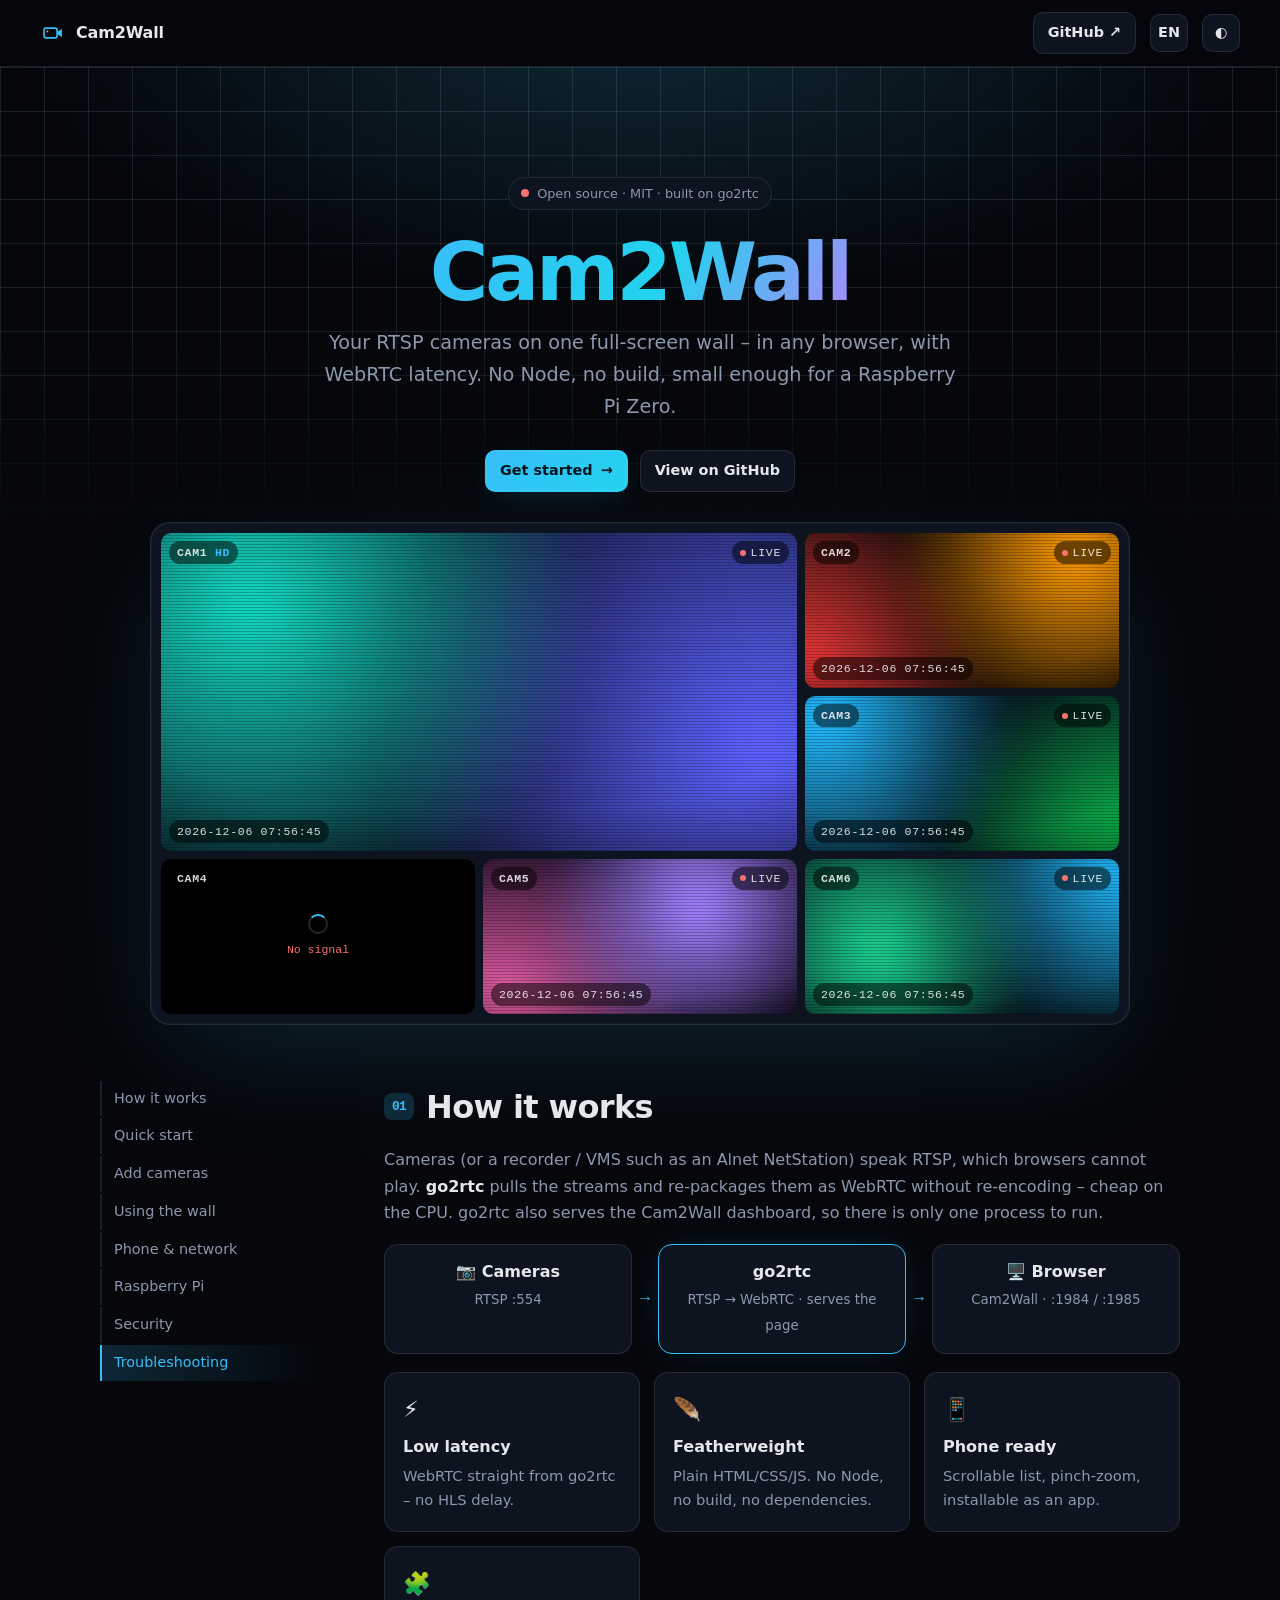
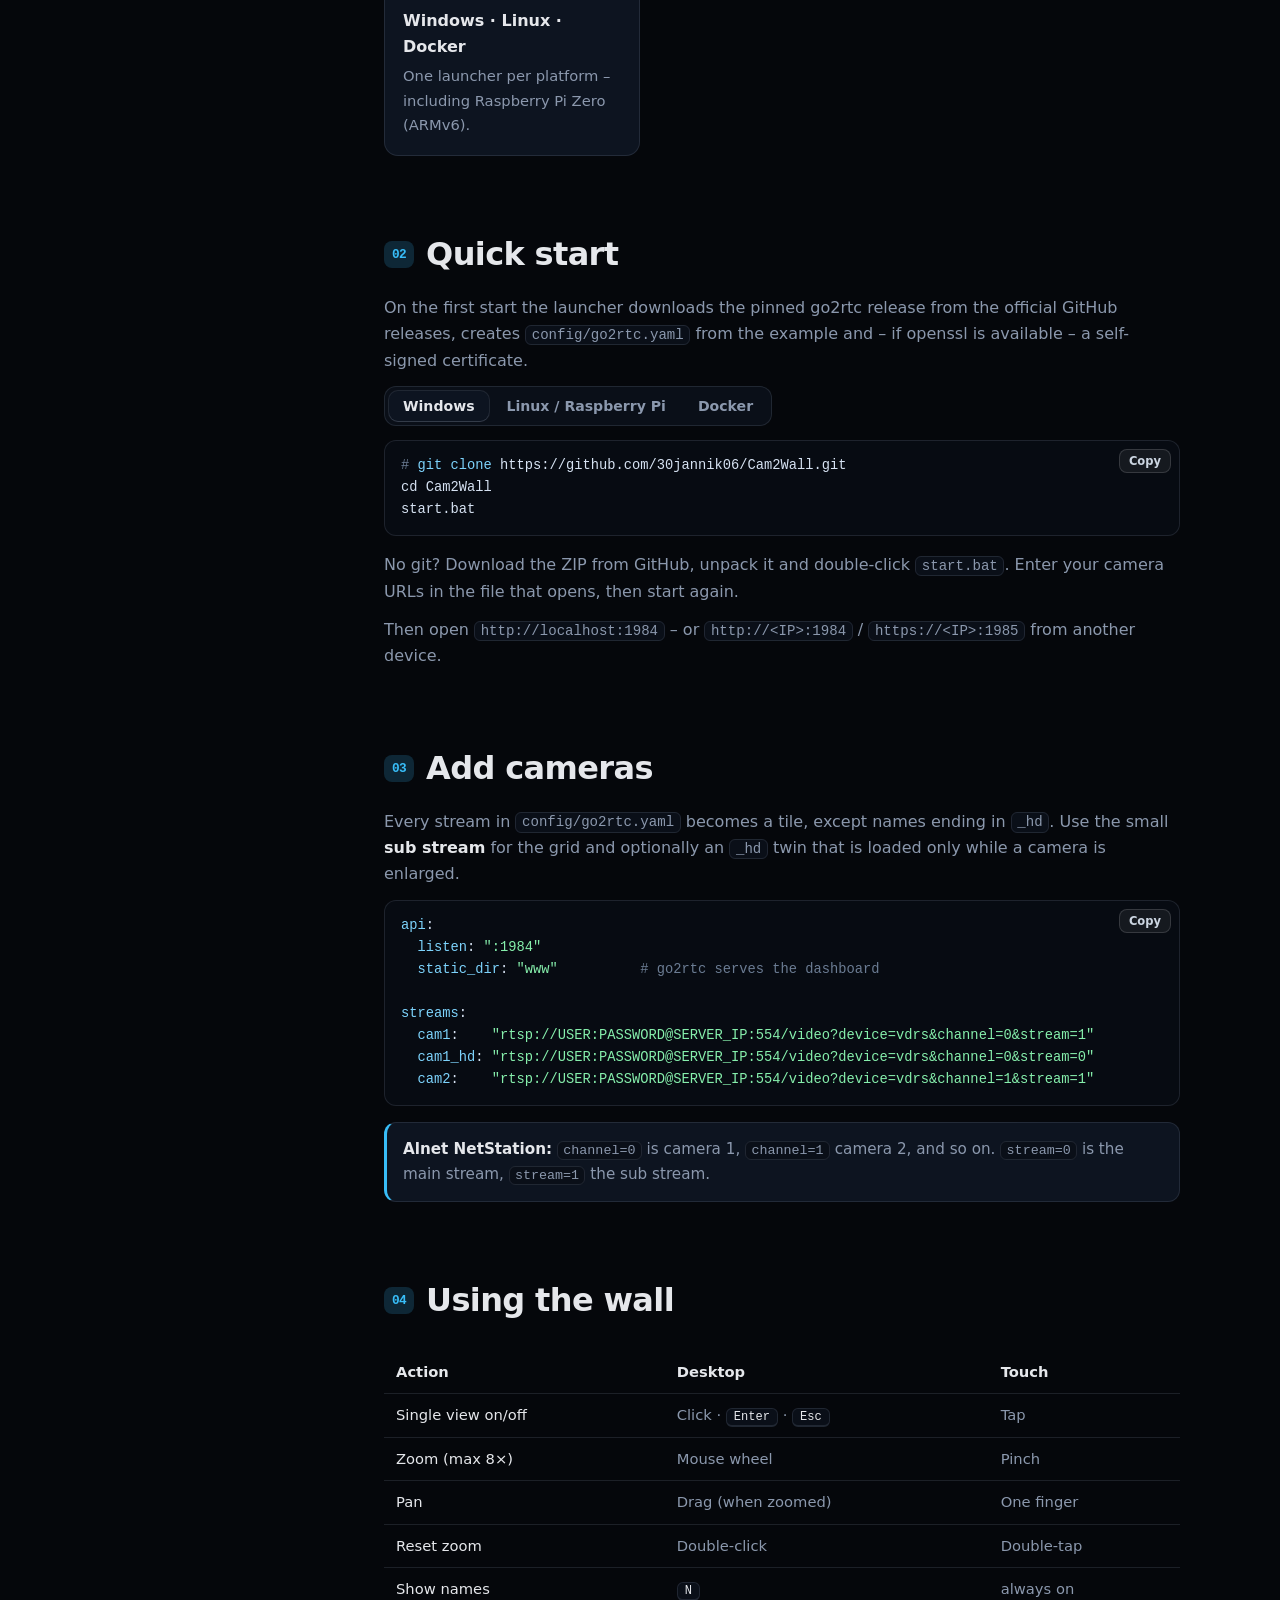
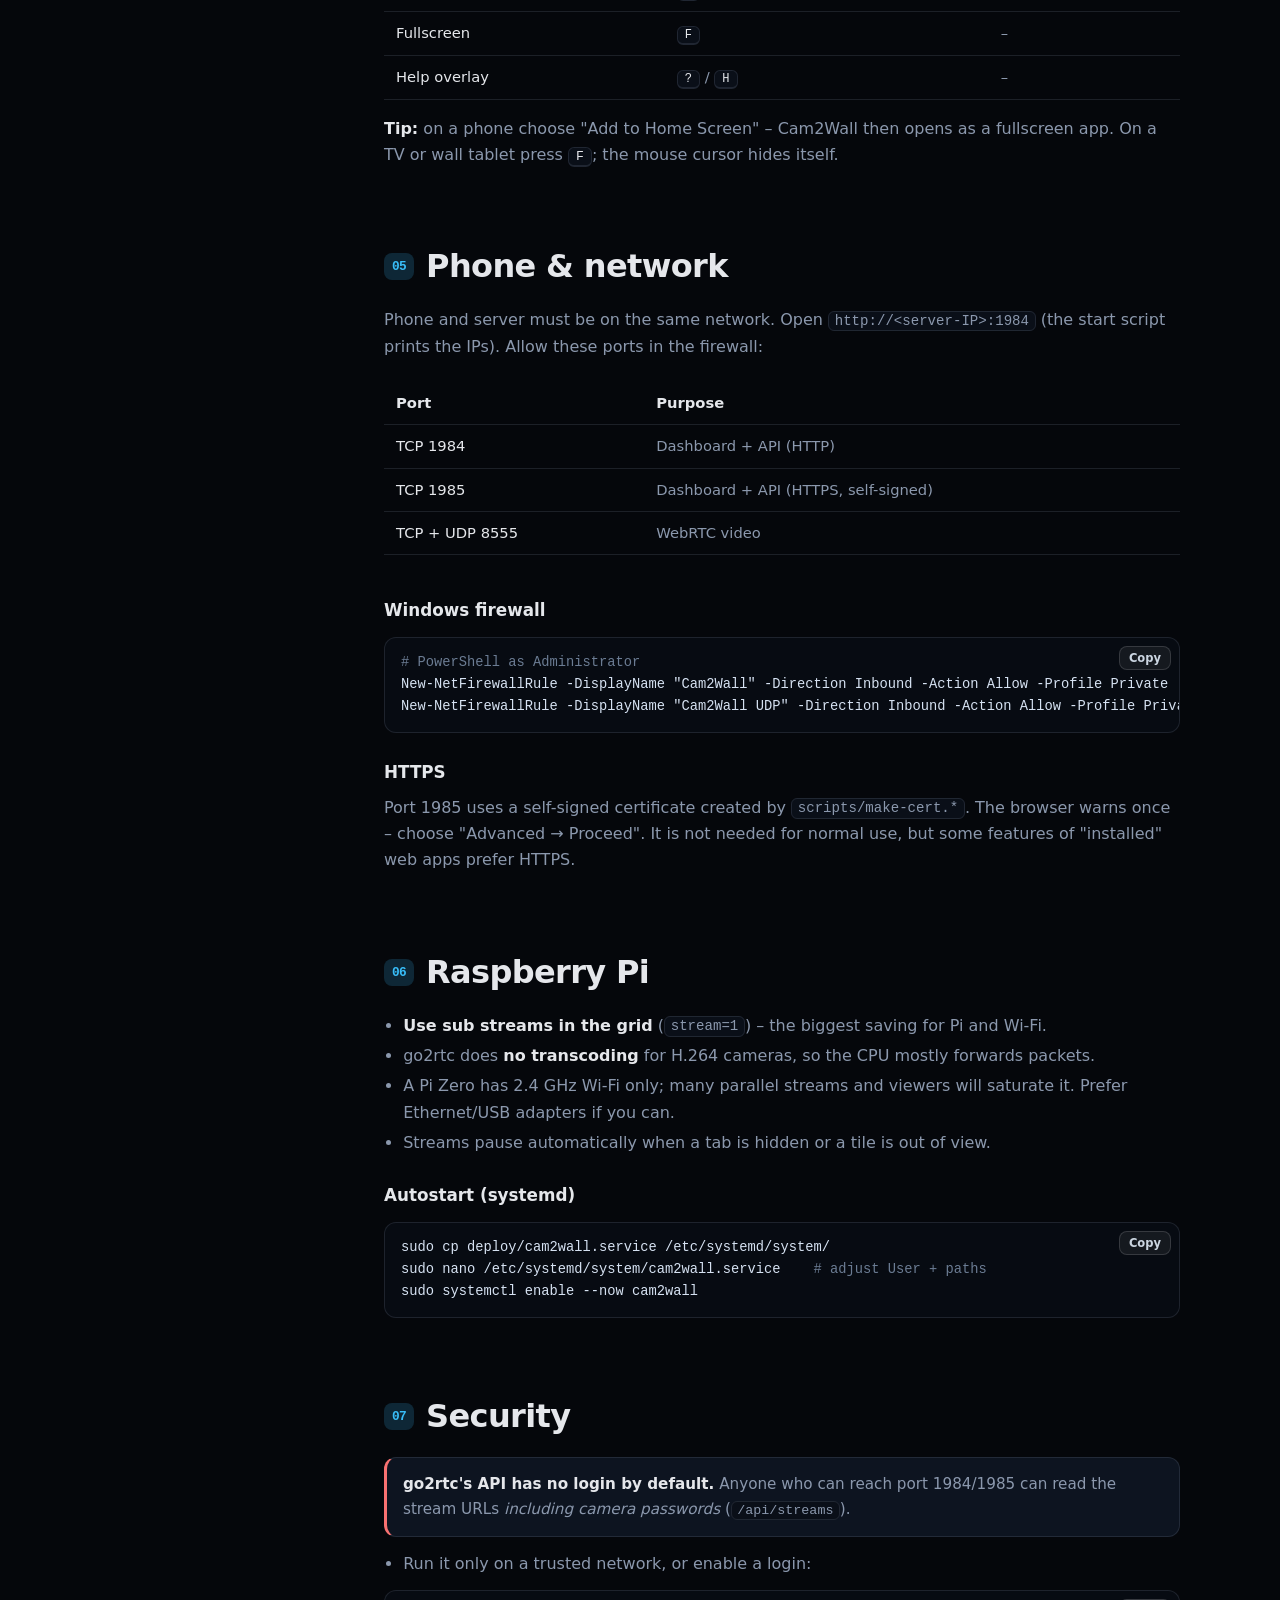
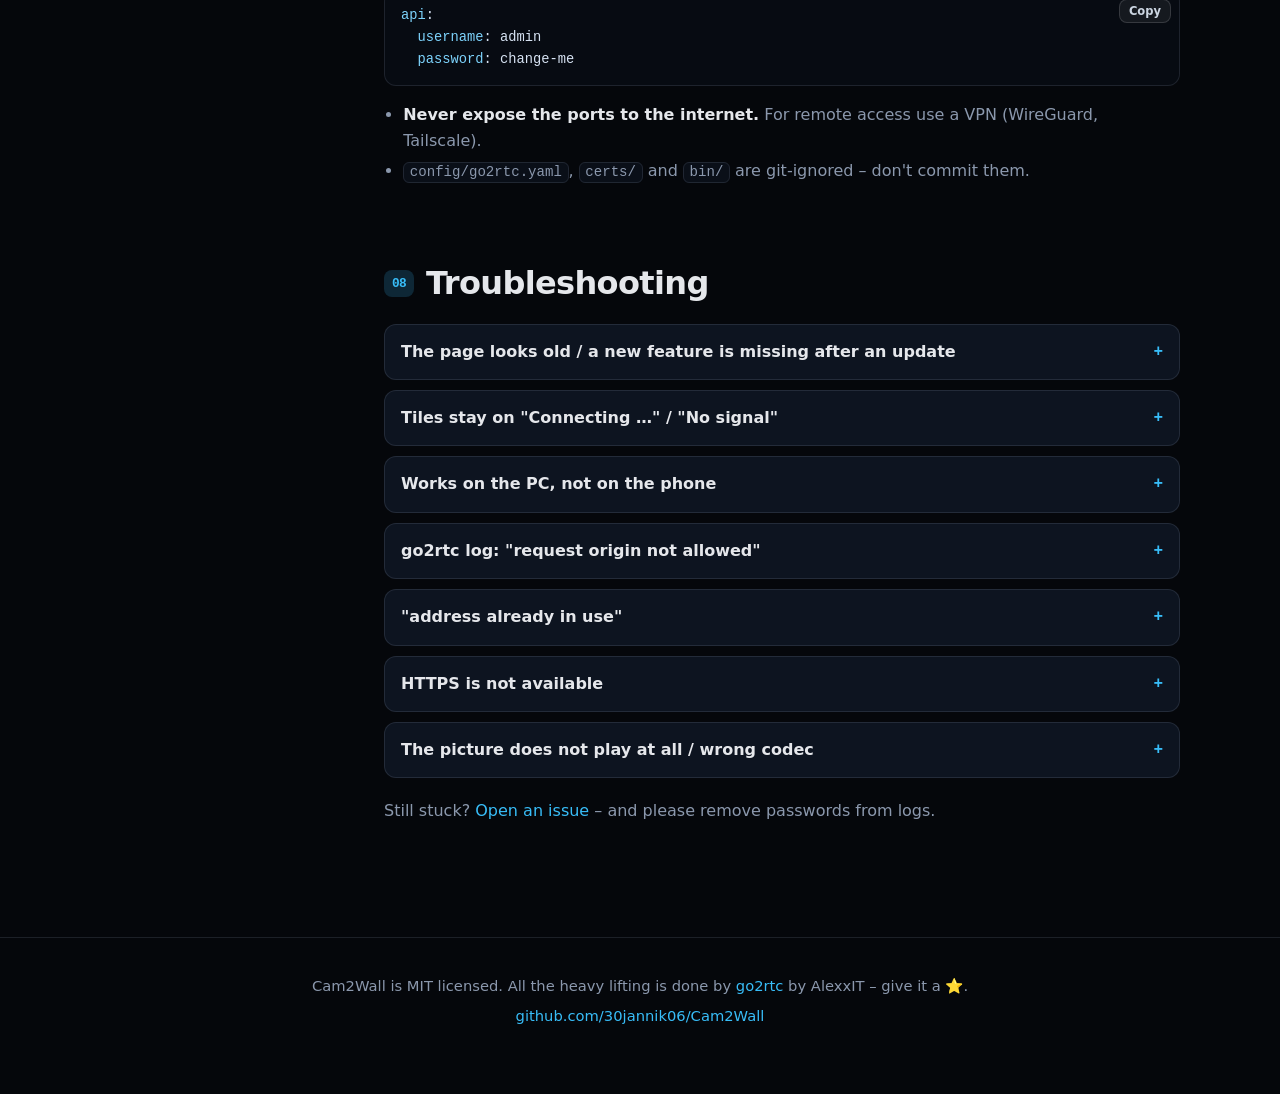
==== commit 8dbca308: "Add help button, drop focus frame after click, cache-busting and docs note Co-Authored-By: Claude So" ====
--- a/docs/index.html
+++ b/docs/index.html
@@ -1050,6 +1050,17 @@
             <section id="troubleshooting">
                 <h2><span class="n">08</span><span class="en">Troubleshooting</span><span class="de">Probleme lösen</span></h2>
 
+                <details>
+                    <summary><span class="en">The page looks old / a new feature is missing after an update</span><span class="de">Seite wirkt alt / neue Funktion fehlt nach einem Update</span></summary>
+                    <div>
+                        <p class="en">go2rtc sends no cache headers for the dashboard files, so browsers may keep an older copy for a while.
+                            Do a hard reload: <kbd>Ctrl</kbd>+<kbd>F5</kbd> (Mac: <kbd>Cmd</kbd>+<kbd>Shift</kbd>+<kbd>R</kbd>); on a phone
+                            clear the site data or reopen the page in a private tab.</p>
+                        <p class="de">go2rtc sendet für die Dashboard-Dateien keine Cache-Header, deshalb behalten Browser mitunter eine ältere
+                            Kopie. Hart neu laden: <kbd>Strg</kbd>+<kbd>F5</kbd> (Mac: <kbd>Cmd</kbd>+<kbd>Shift</kbd>+<kbd>R</kbd>); am Handy die
+                            Websitedaten löschen oder die Seite in einem privaten Tab öffnen.</p>
+                    </div>
+                </details>
                 <details>
                     <summary><span class="en">Tiles stay on "Connecting …" / "No signal"</span><span class="de">Kacheln bleiben auf „Verbinde …" / „Kein Signal"</span></summary>
                     <div>
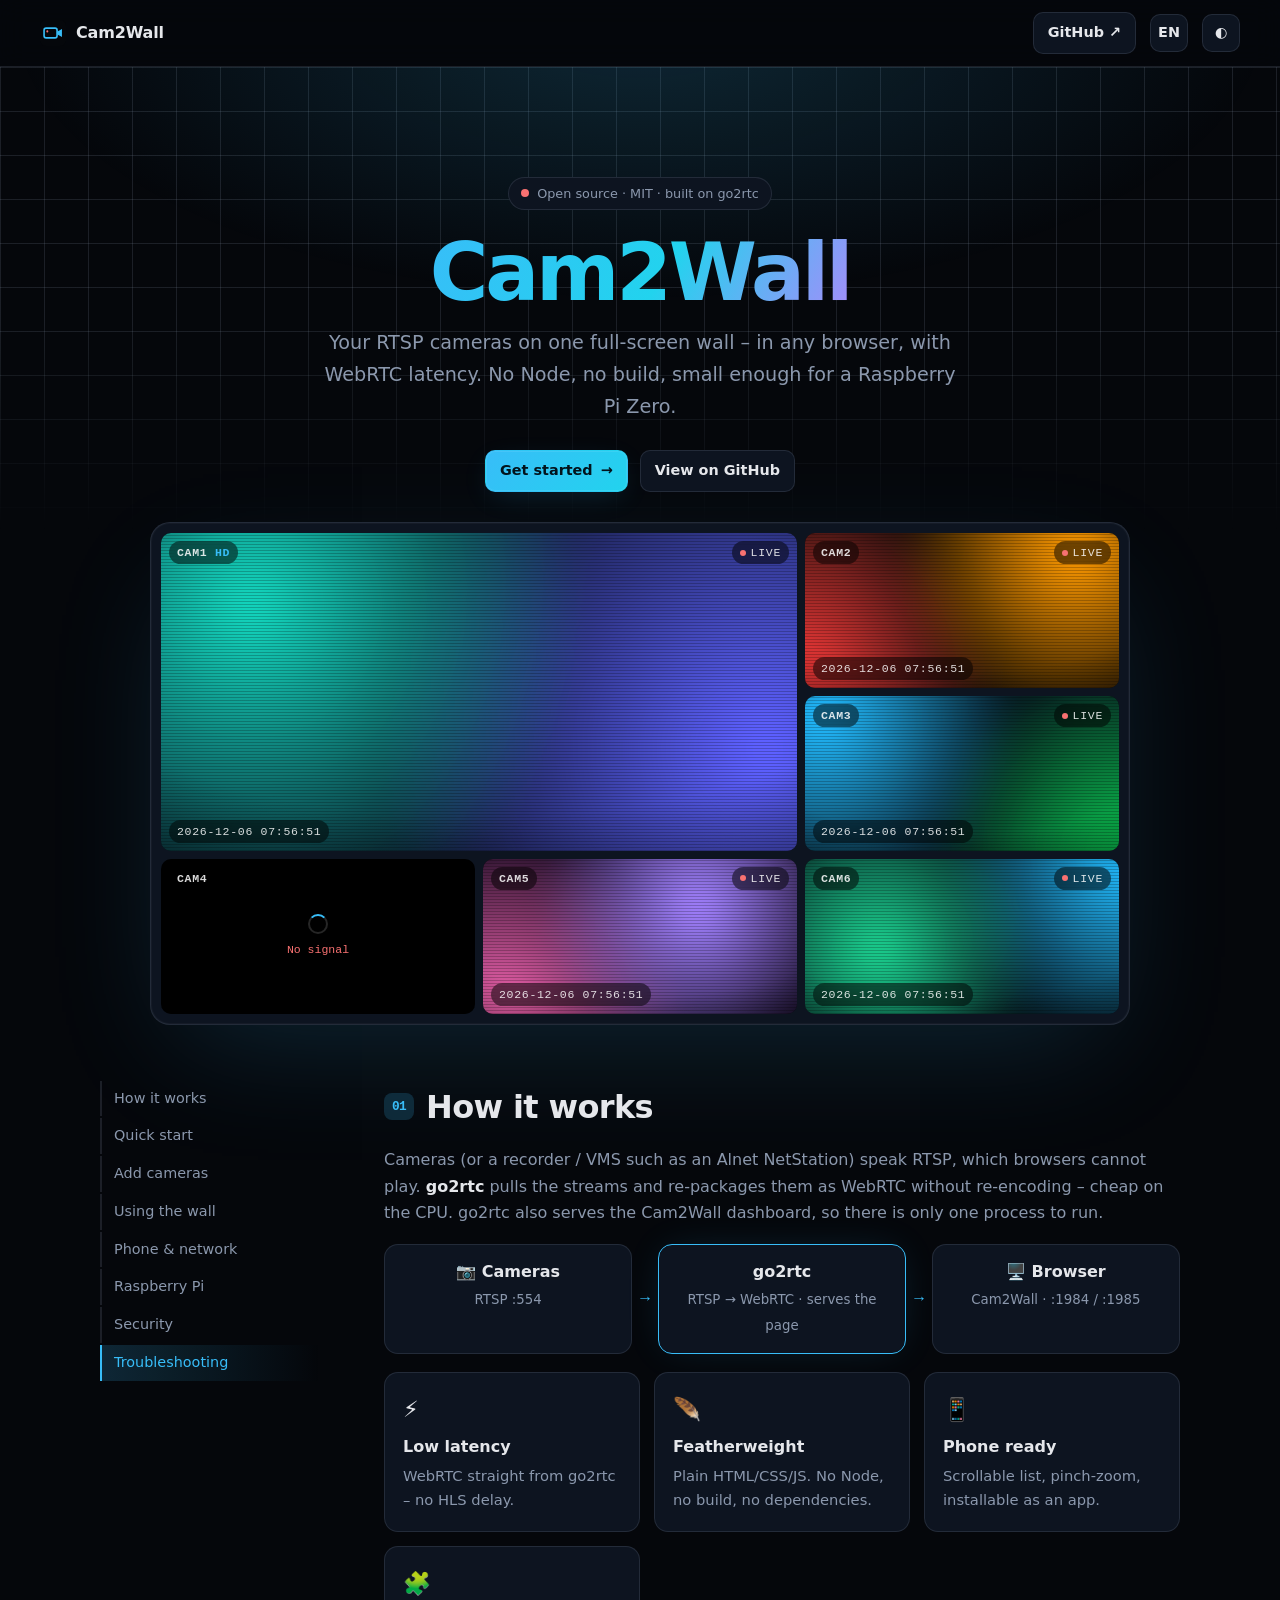
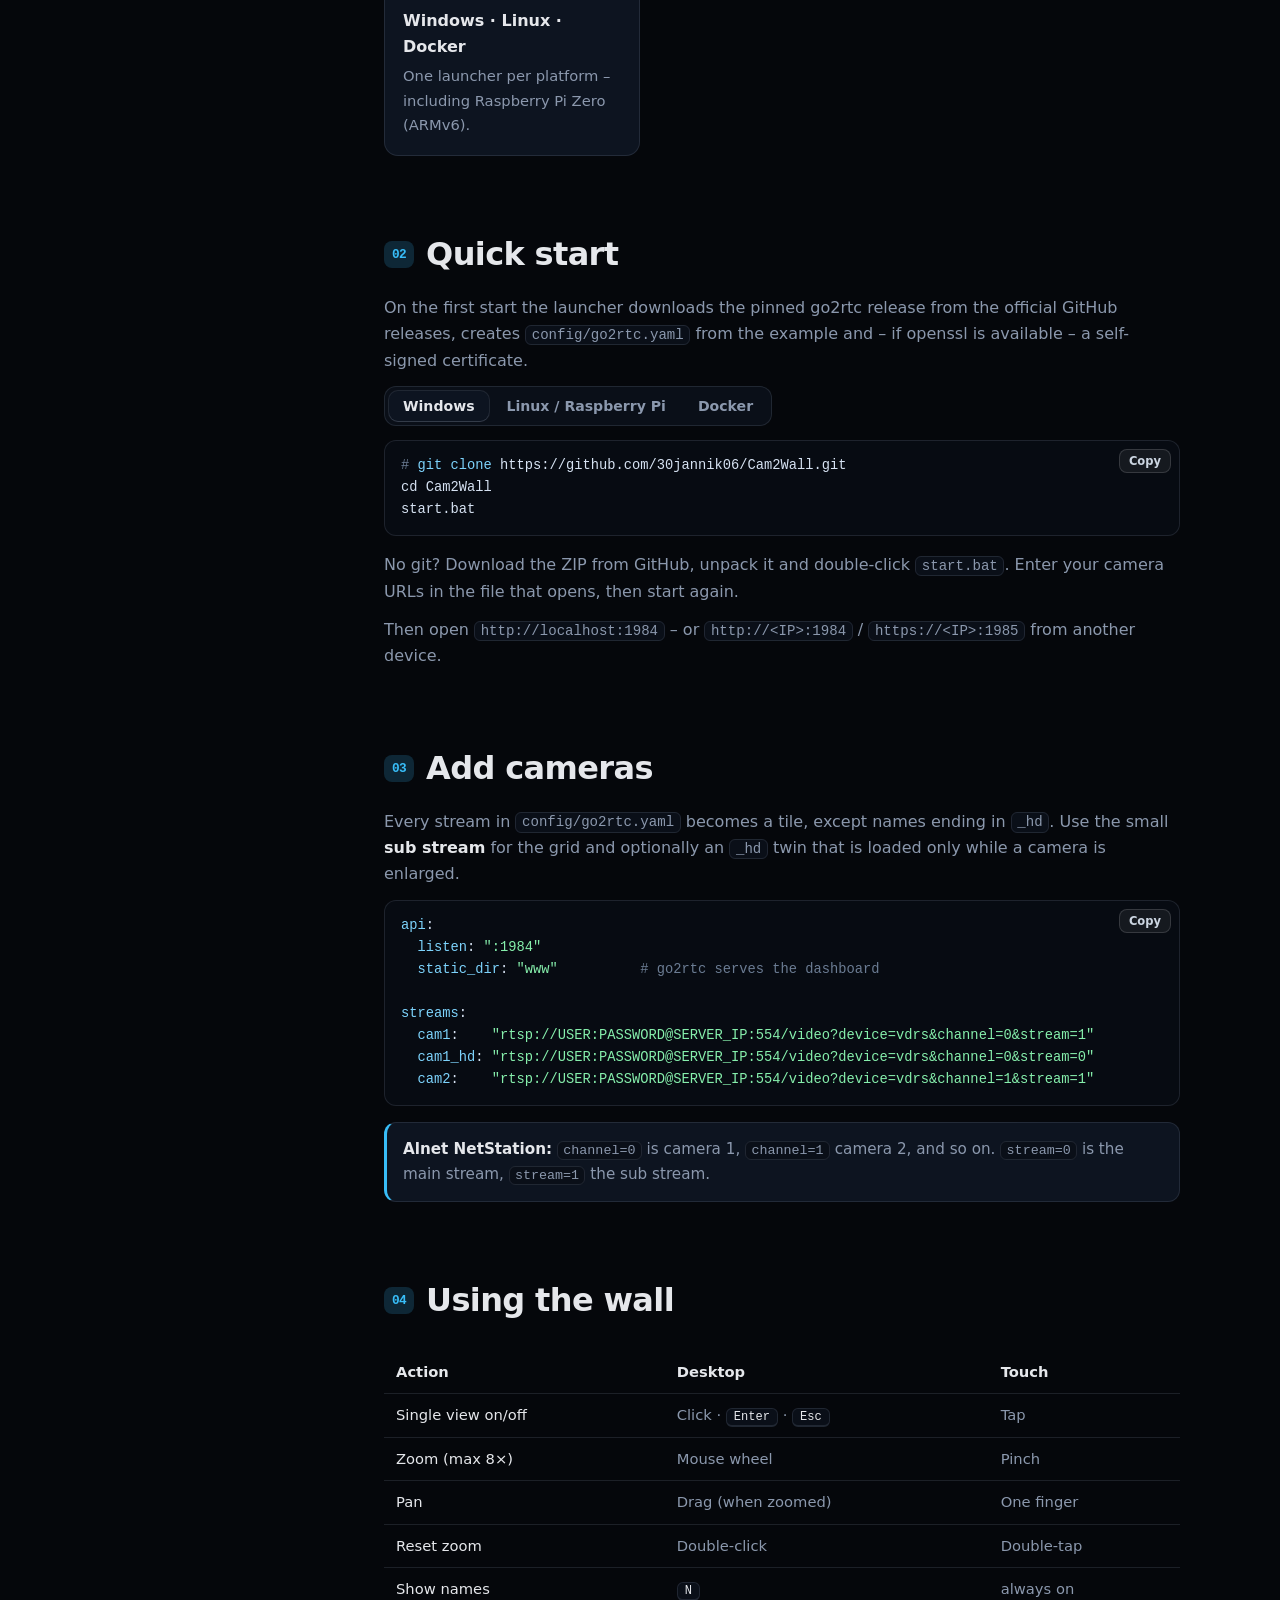
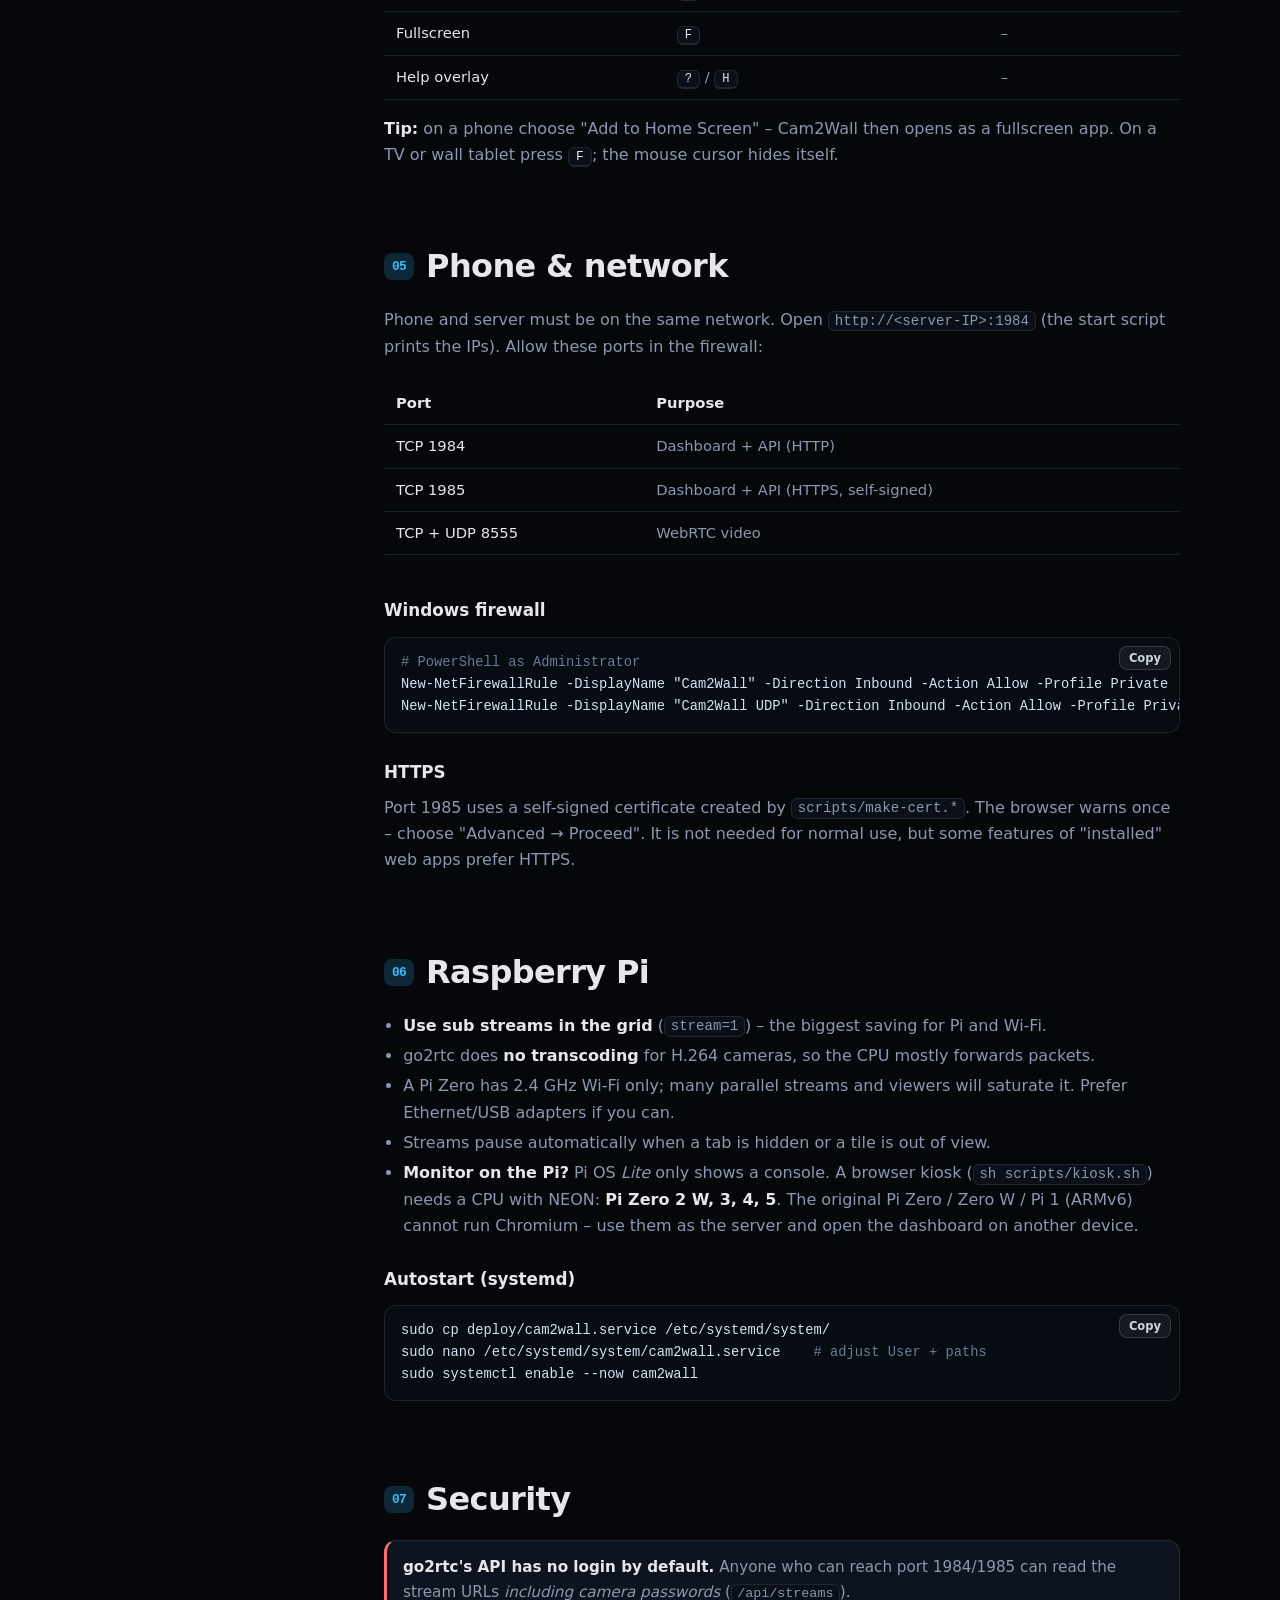
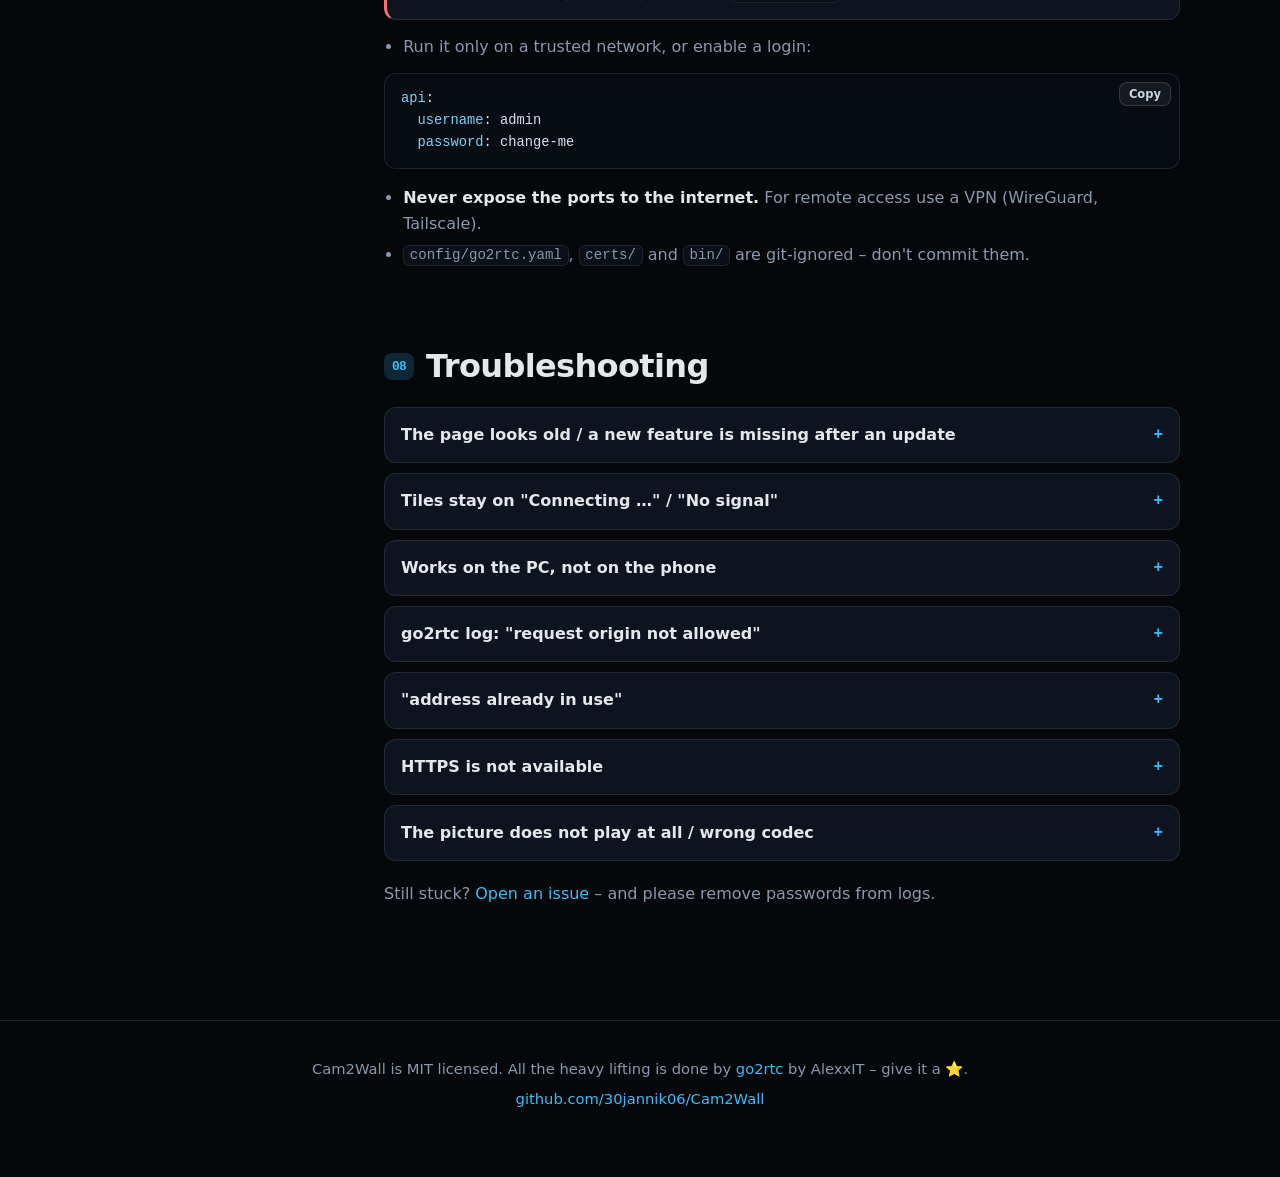
==== commit 191093e9: "Kiosk: refuse on CPUs without NEON (Pi Zero/Pi 1), document the requirement Co-Authored-By: Claude S" ====
--- a/docs/index.html
+++ b/docs/index.html
@@ -1006,12 +1006,14 @@
                     <li>go2rtc does <strong>no transcoding</strong> for H.264 cameras, so the CPU mostly forwards packets.</li>
                     <li>A Pi Zero has 2.4 GHz Wi-Fi only; many parallel streams and viewers will saturate it. Prefer Ethernet/USB adapters if you can.</li>
                     <li>Streams pause automatically when a tab is hidden or a tile is out of view.</li>
+                    <li><strong>Monitor on the Pi?</strong> Pi OS <em>Lite</em> only shows a console. A browser kiosk (<code>sh scripts/kiosk.sh</code>) needs a CPU with NEON: <strong>Pi Zero 2 W, 3, 4, 5</strong>. The original Pi Zero / Zero W / Pi 1 (ARMv6) cannot run Chromium – use them as the server and open the dashboard on another device.</li>
                 </ul>
                 <ul class="de">
                     <li><strong>Im Raster Substreams nutzen</strong> (<code>stream=1</code>) – die größte Ersparnis für Pi und WLAN.</li>
                     <li>go2rtc <strong>transkodiert nicht</strong> bei H.264-Kameras, die CPU leitet überwiegend Pakete weiter.</li>
                     <li>Der Pi Zero hat nur 2,4-GHz-WLAN; viele parallele Streams und Zuschauer sättigen es. Wenn möglich Ethernet/USB-Adapter nutzen.</li>
                     <li>Streams pausieren automatisch, wenn der Tab verborgen oder die Kachel nicht sichtbar ist.</li>
+                    <li><strong>Monitor am Pi?</strong> Pi OS <em>Lite</em> zeigt nur eine Konsole. Ein Browser-Kiosk (<code>sh scripts/kiosk.sh</code>) braucht eine CPU mit NEON: <strong>Pi Zero 2 W, 3, 4, 5</strong>. Der originale Pi Zero / Zero W / Pi 1 (ARMv6) kann Chromium nicht ausführen – dort als Server nutzen und das Dashboard auf einem anderen Gerät öffnen.</li>
                 </ul>
                 <h3>Autostart (systemd)</h3>
                 <div class="code"><button class="copy">Copy</button><pre>sudo cp deploy/cam2wall.service /etc/systemd/system/
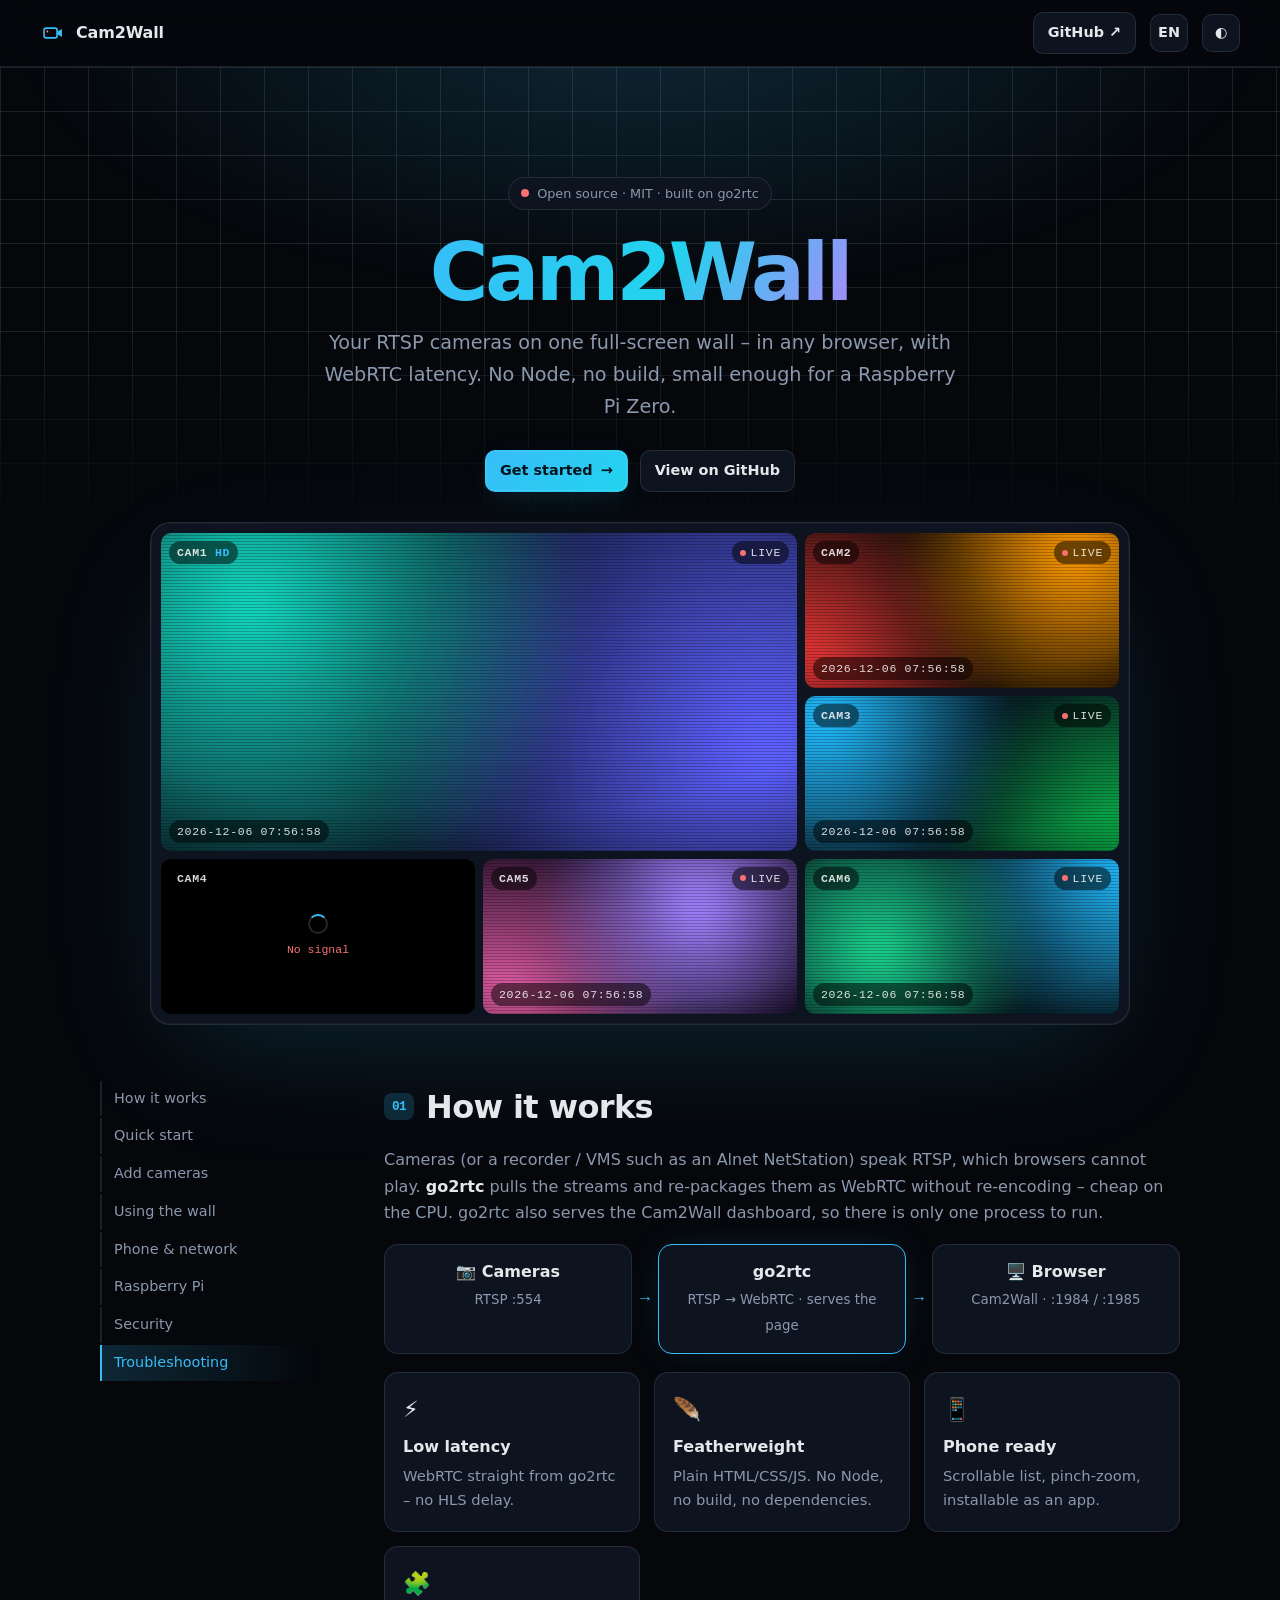
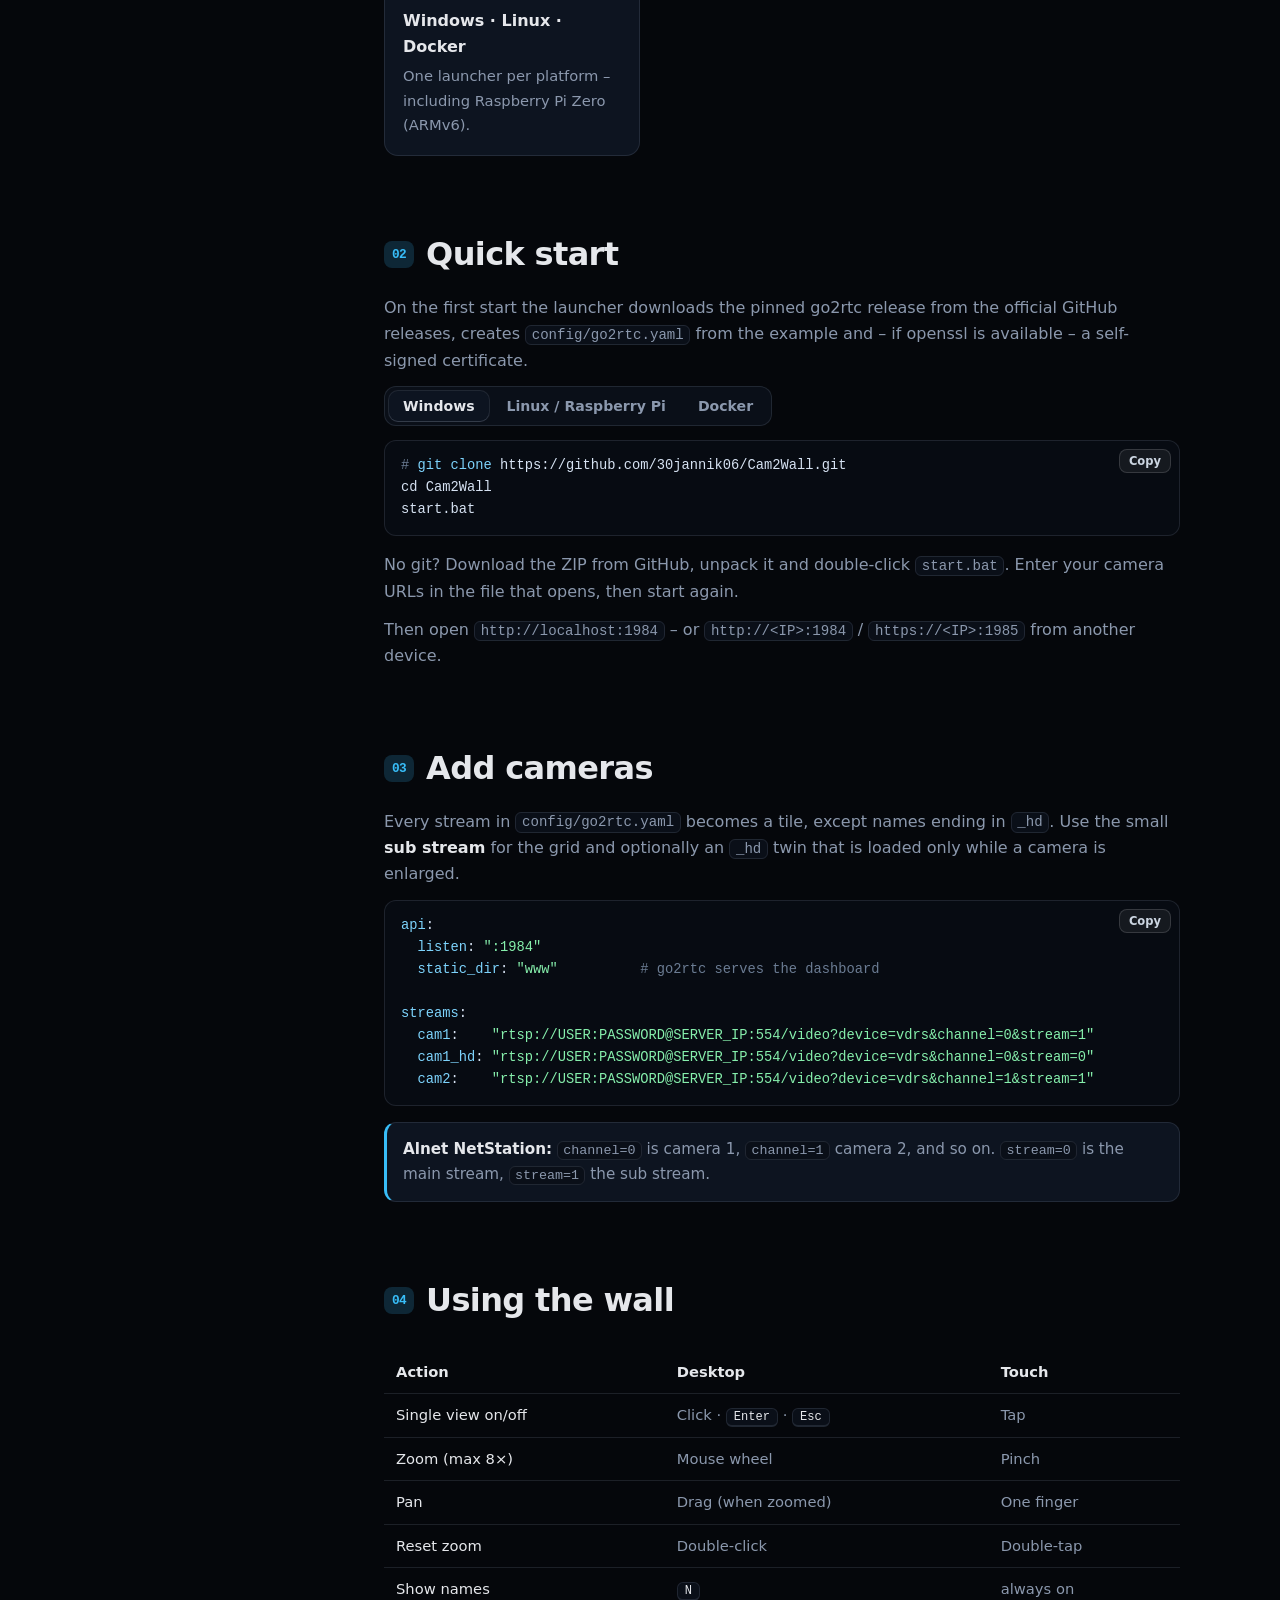
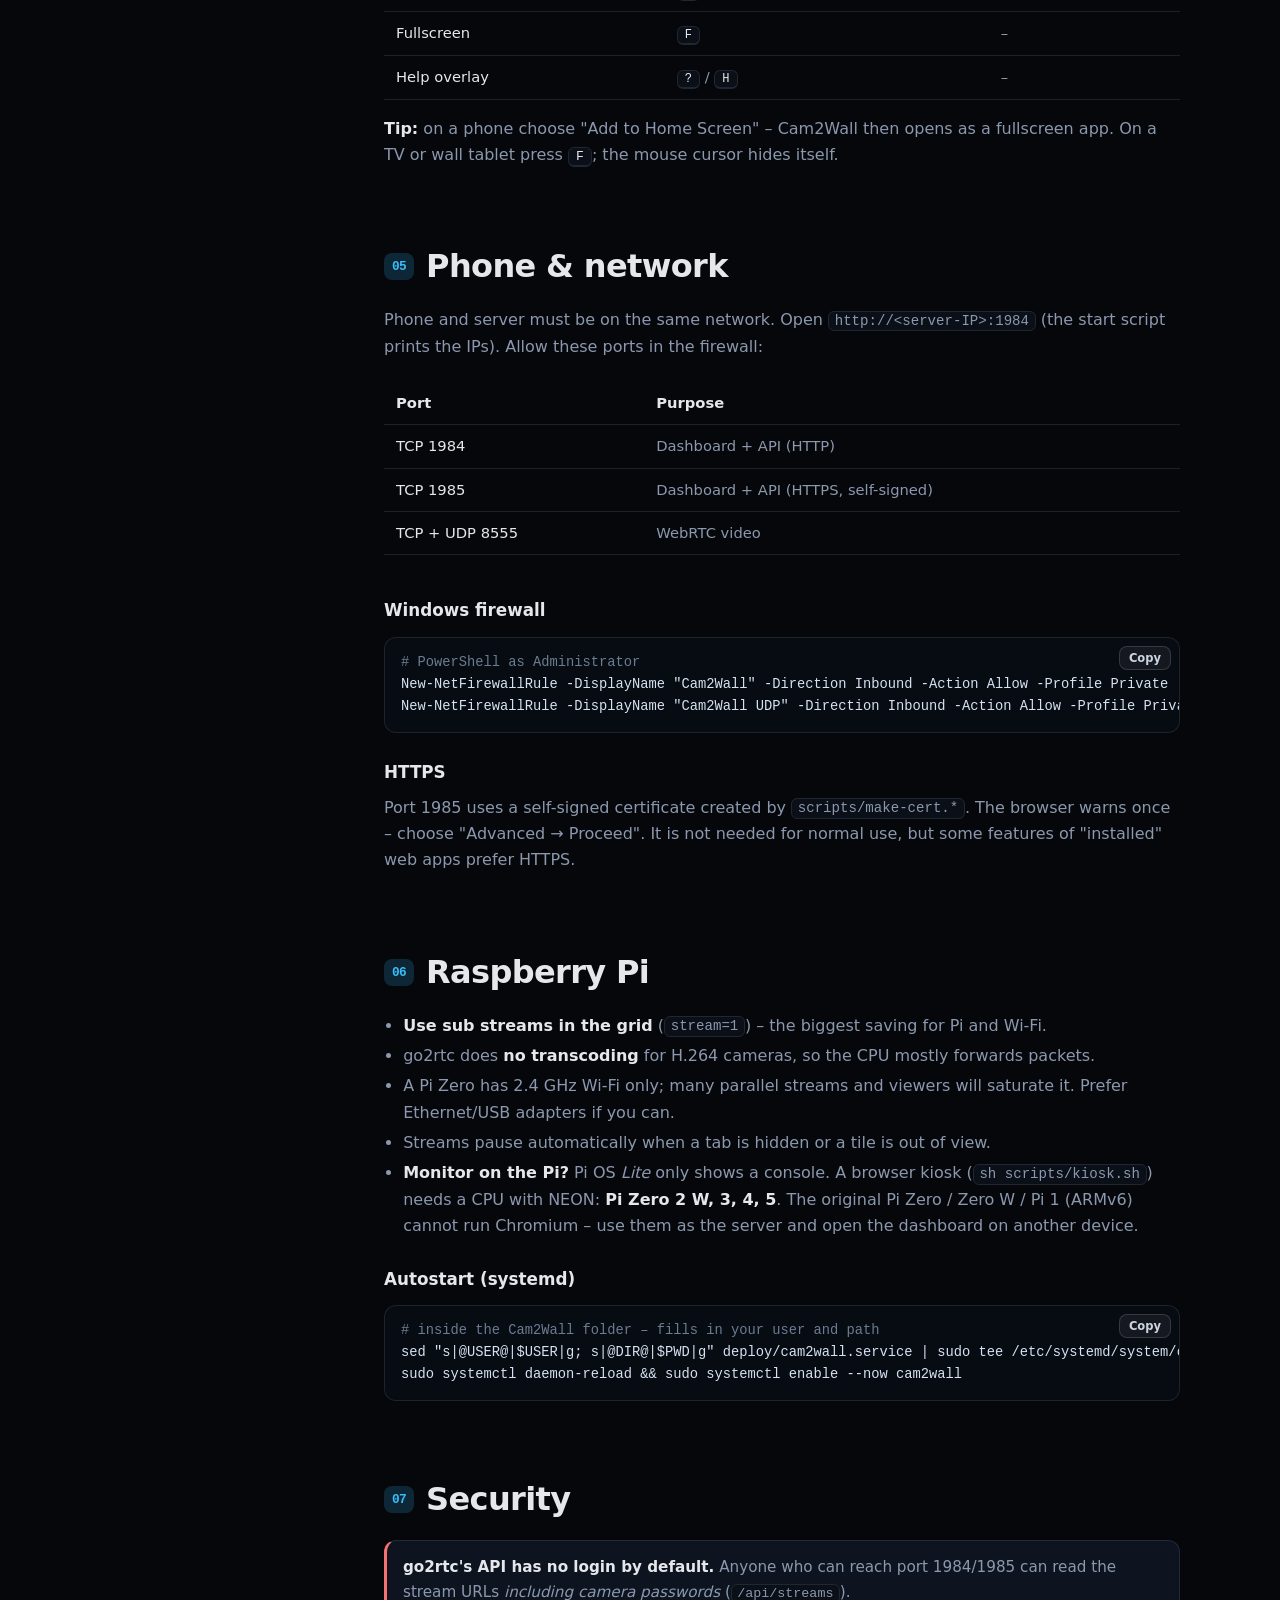
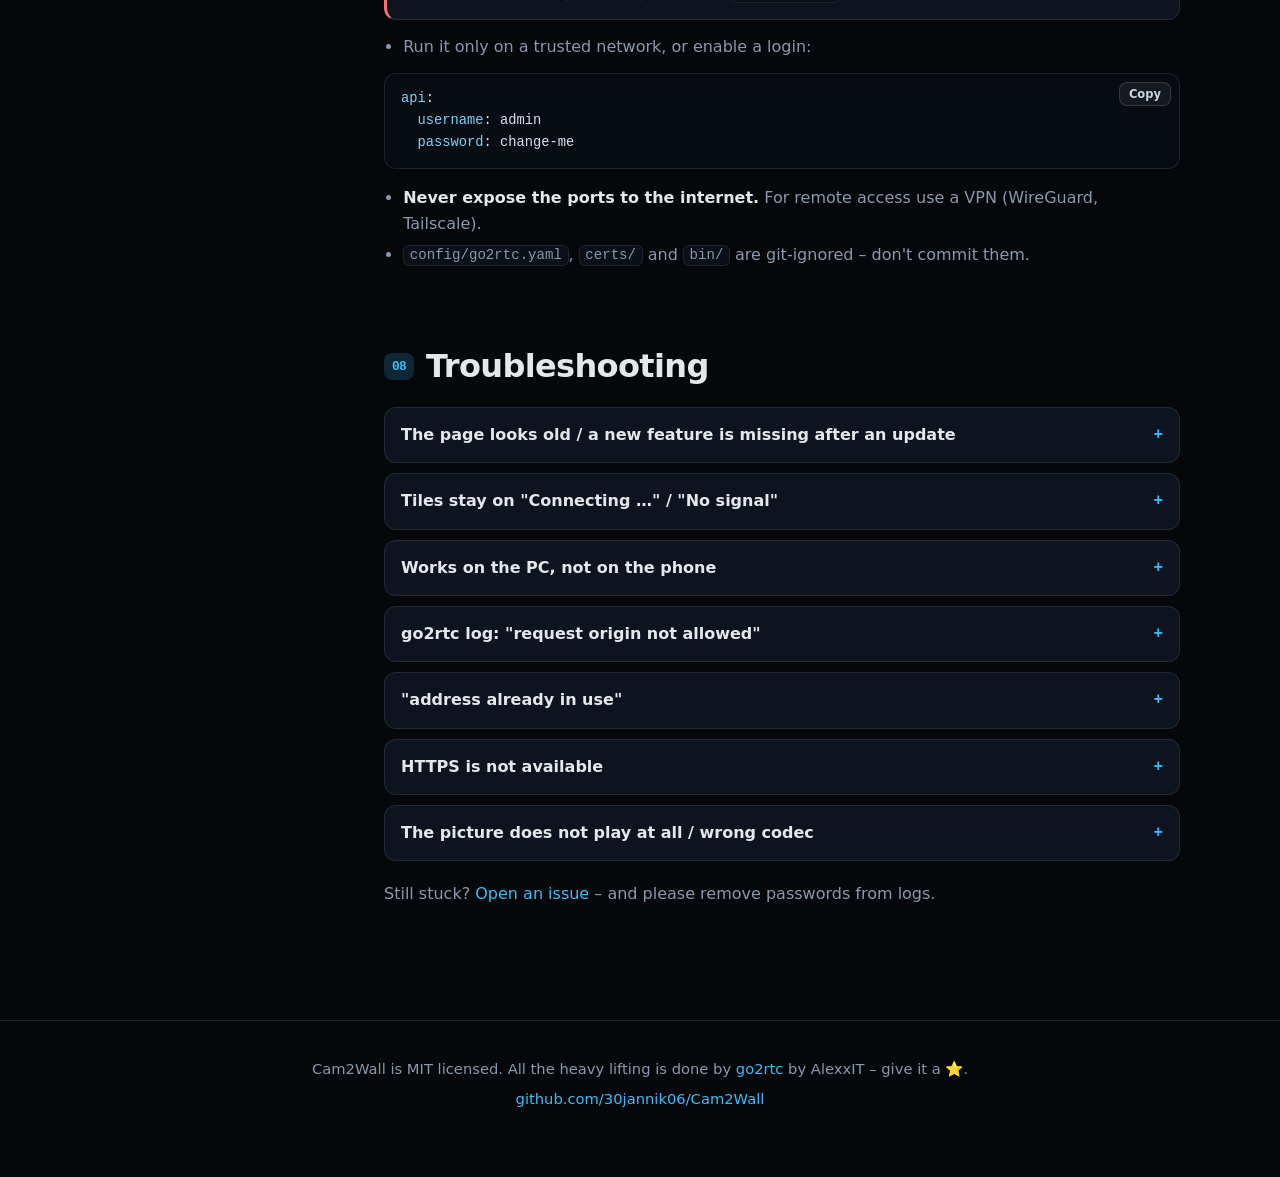
==== commit 0391bde2: "systemd unit: @USER@/@DIR@ placeholders and a one-line install that works Co-Authored-By: Claude Son" ====
--- a/docs/index.html
+++ b/docs/index.html
@@ -1016,9 +1016,9 @@
                     <li><strong>Monitor am Pi?</strong> Pi OS <em>Lite</em> zeigt nur eine Konsole. Ein Browser-Kiosk (<code>sh scripts/kiosk.sh</code>) braucht eine CPU mit NEON: <strong>Pi Zero 2 W, 3, 4, 5</strong>. Der originale Pi Zero / Zero W / Pi 1 (ARMv6) kann Chromium nicht ausführen – dort als Server nutzen und das Dashboard auf einem anderen Gerät öffnen.</li>
                 </ul>
                 <h3>Autostart (systemd)</h3>
-                <div class="code"><button class="copy">Copy</button><pre>sudo cp deploy/cam2wall.service /etc/systemd/system/
-sudo nano /etc/systemd/system/cam2wall.service    <span class="cm"># adjust User + paths</span>
-sudo systemctl enable --now cam2wall</pre></div>
+                <div class="code"><button class="copy">Copy</button><pre><span class="cm"># inside the Cam2Wall folder – fills in your user and path</span>
+sed "s|@USER@|$USER|g; s|@DIR@|$PWD|g" deploy/cam2wall.service | sudo tee /etc/systemd/system/cam2wall.service &gt;/dev/null
+sudo systemctl daemon-reload &amp;&amp; sudo systemctl enable --now cam2wall</pre></div>
             </section>
 
             <!-- SECURITY -->
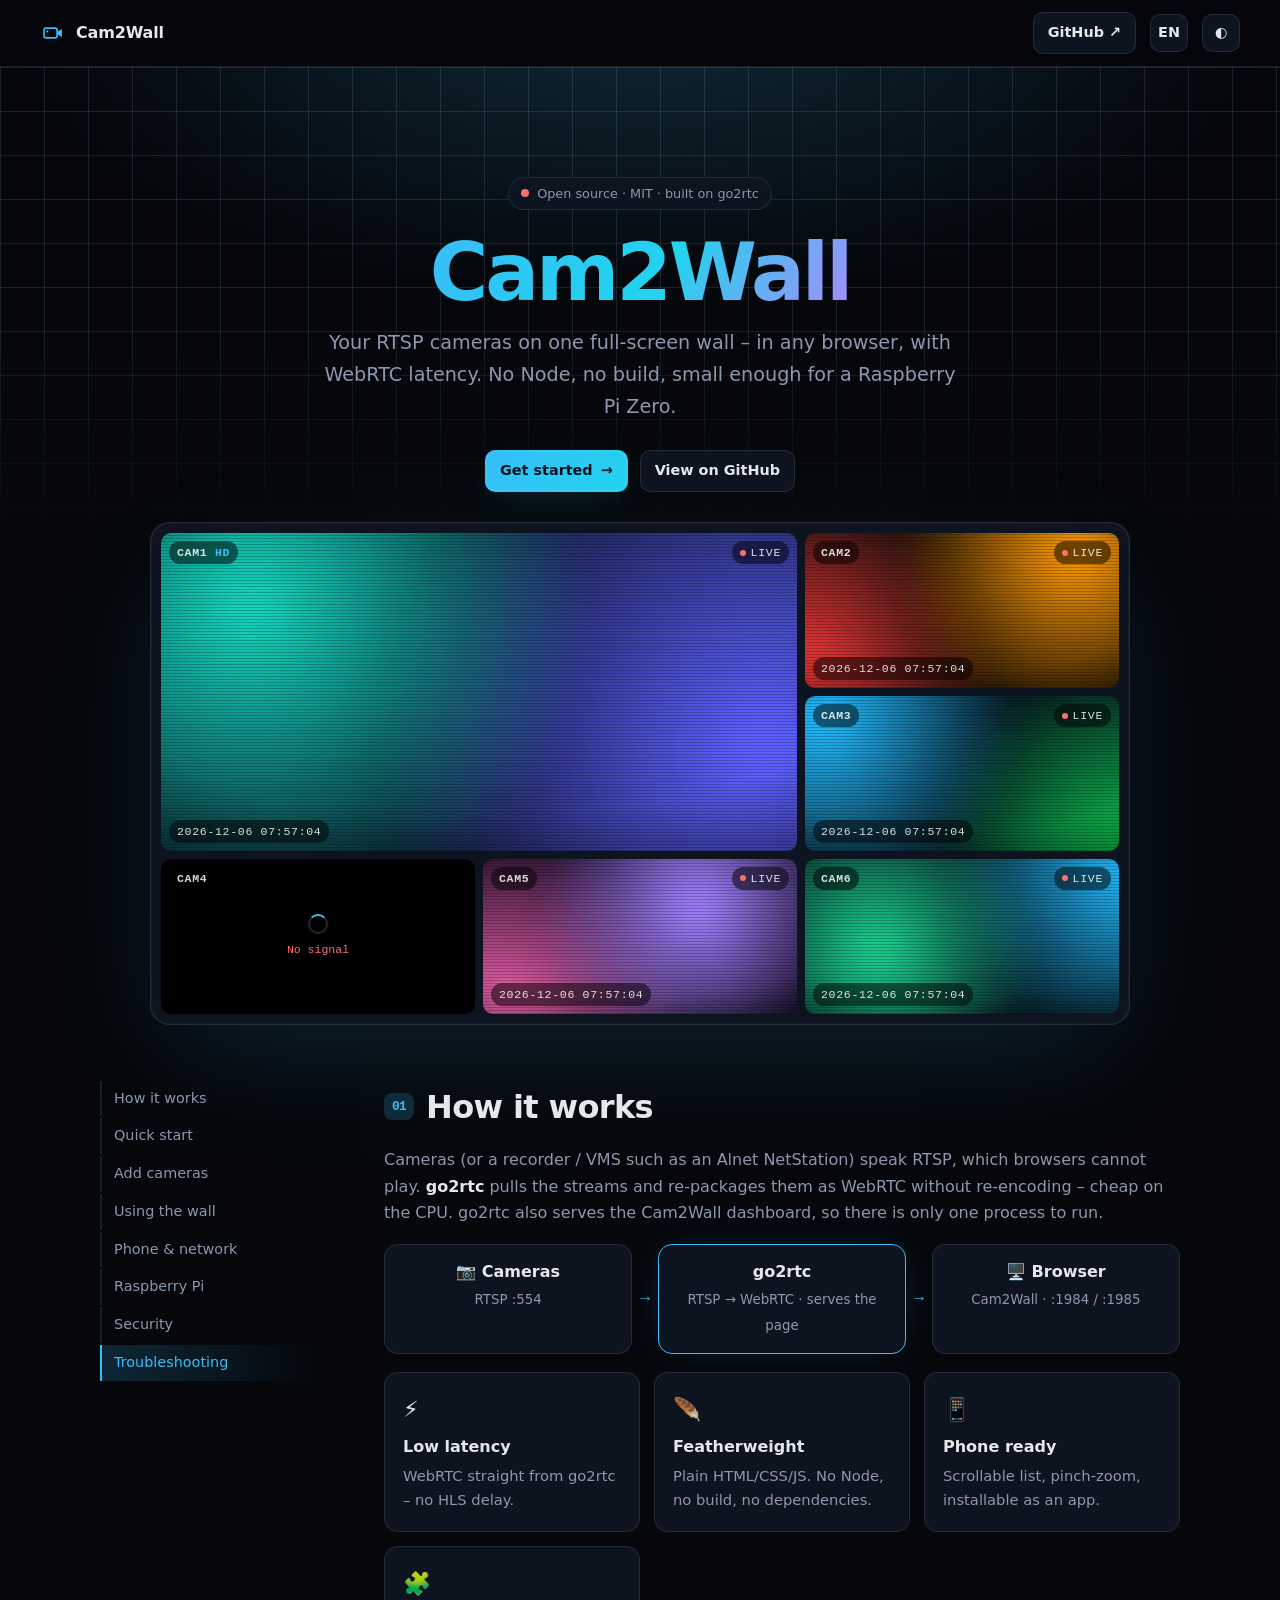
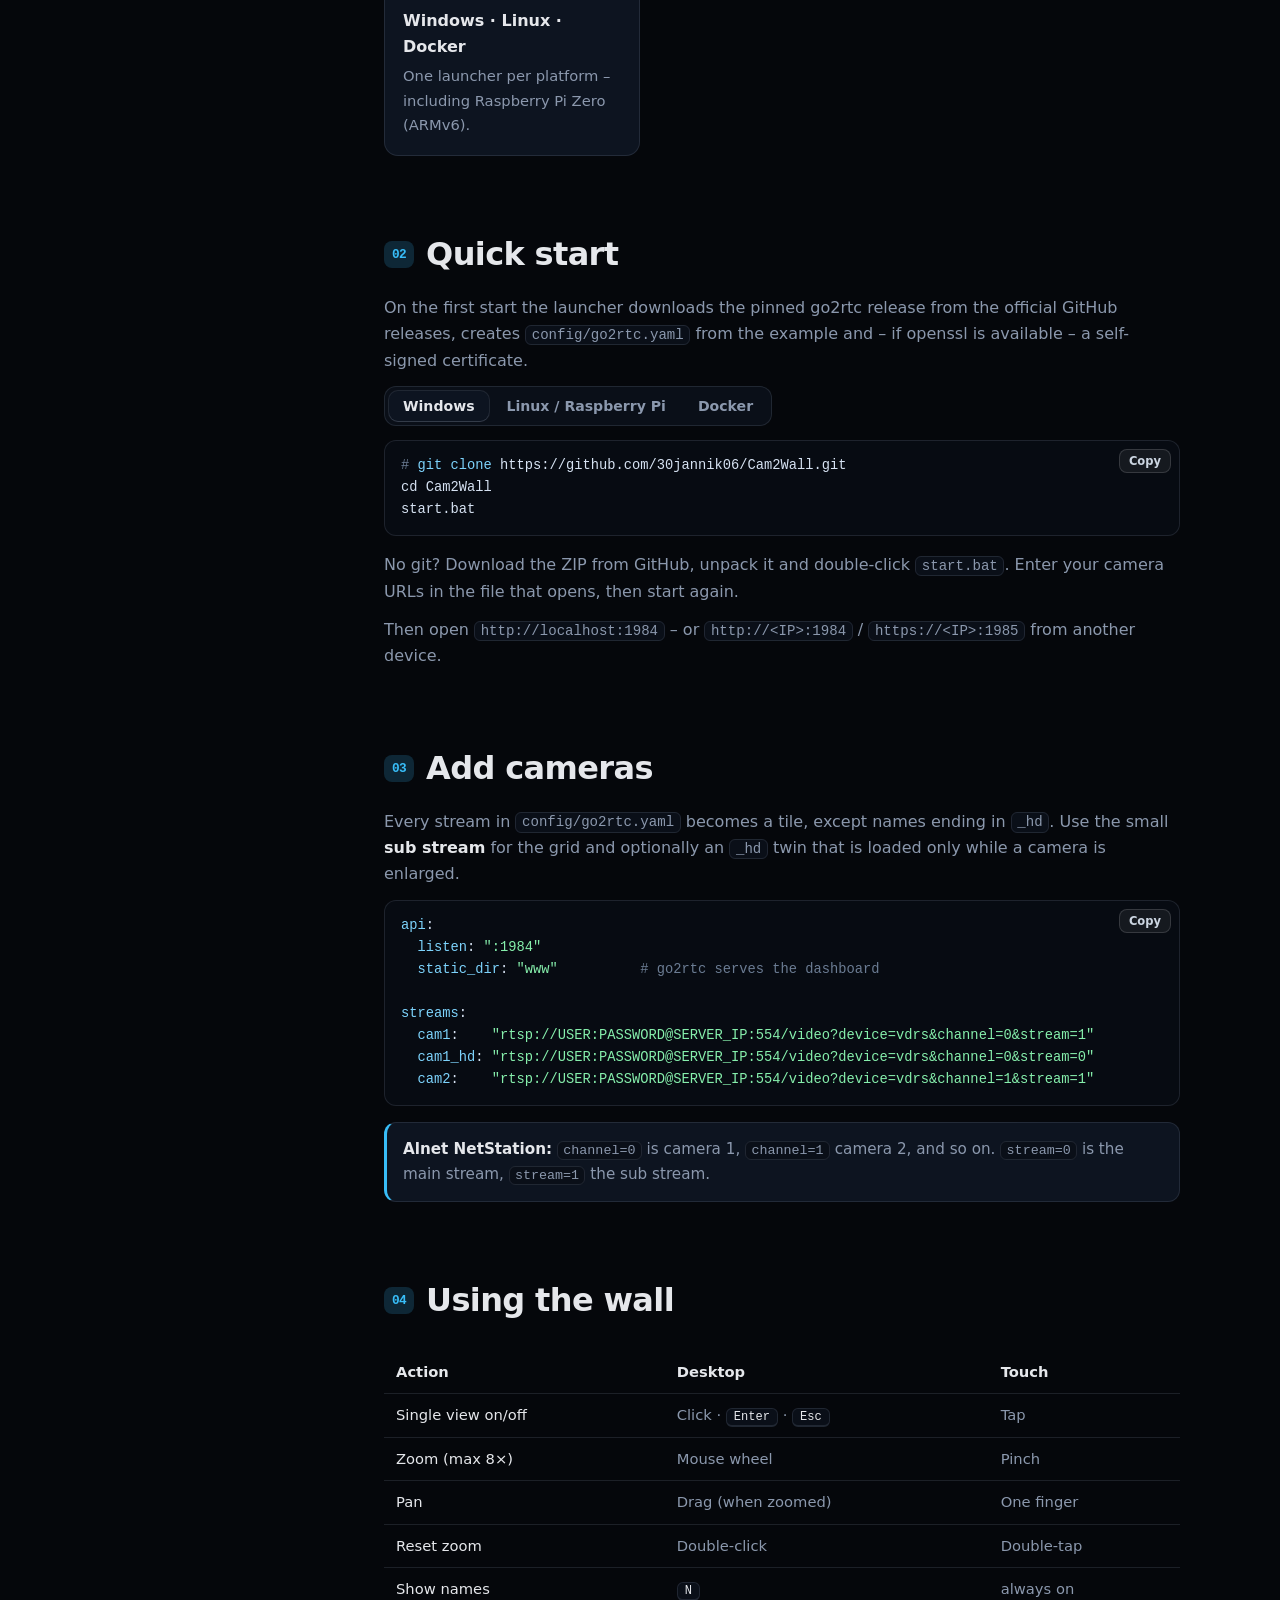
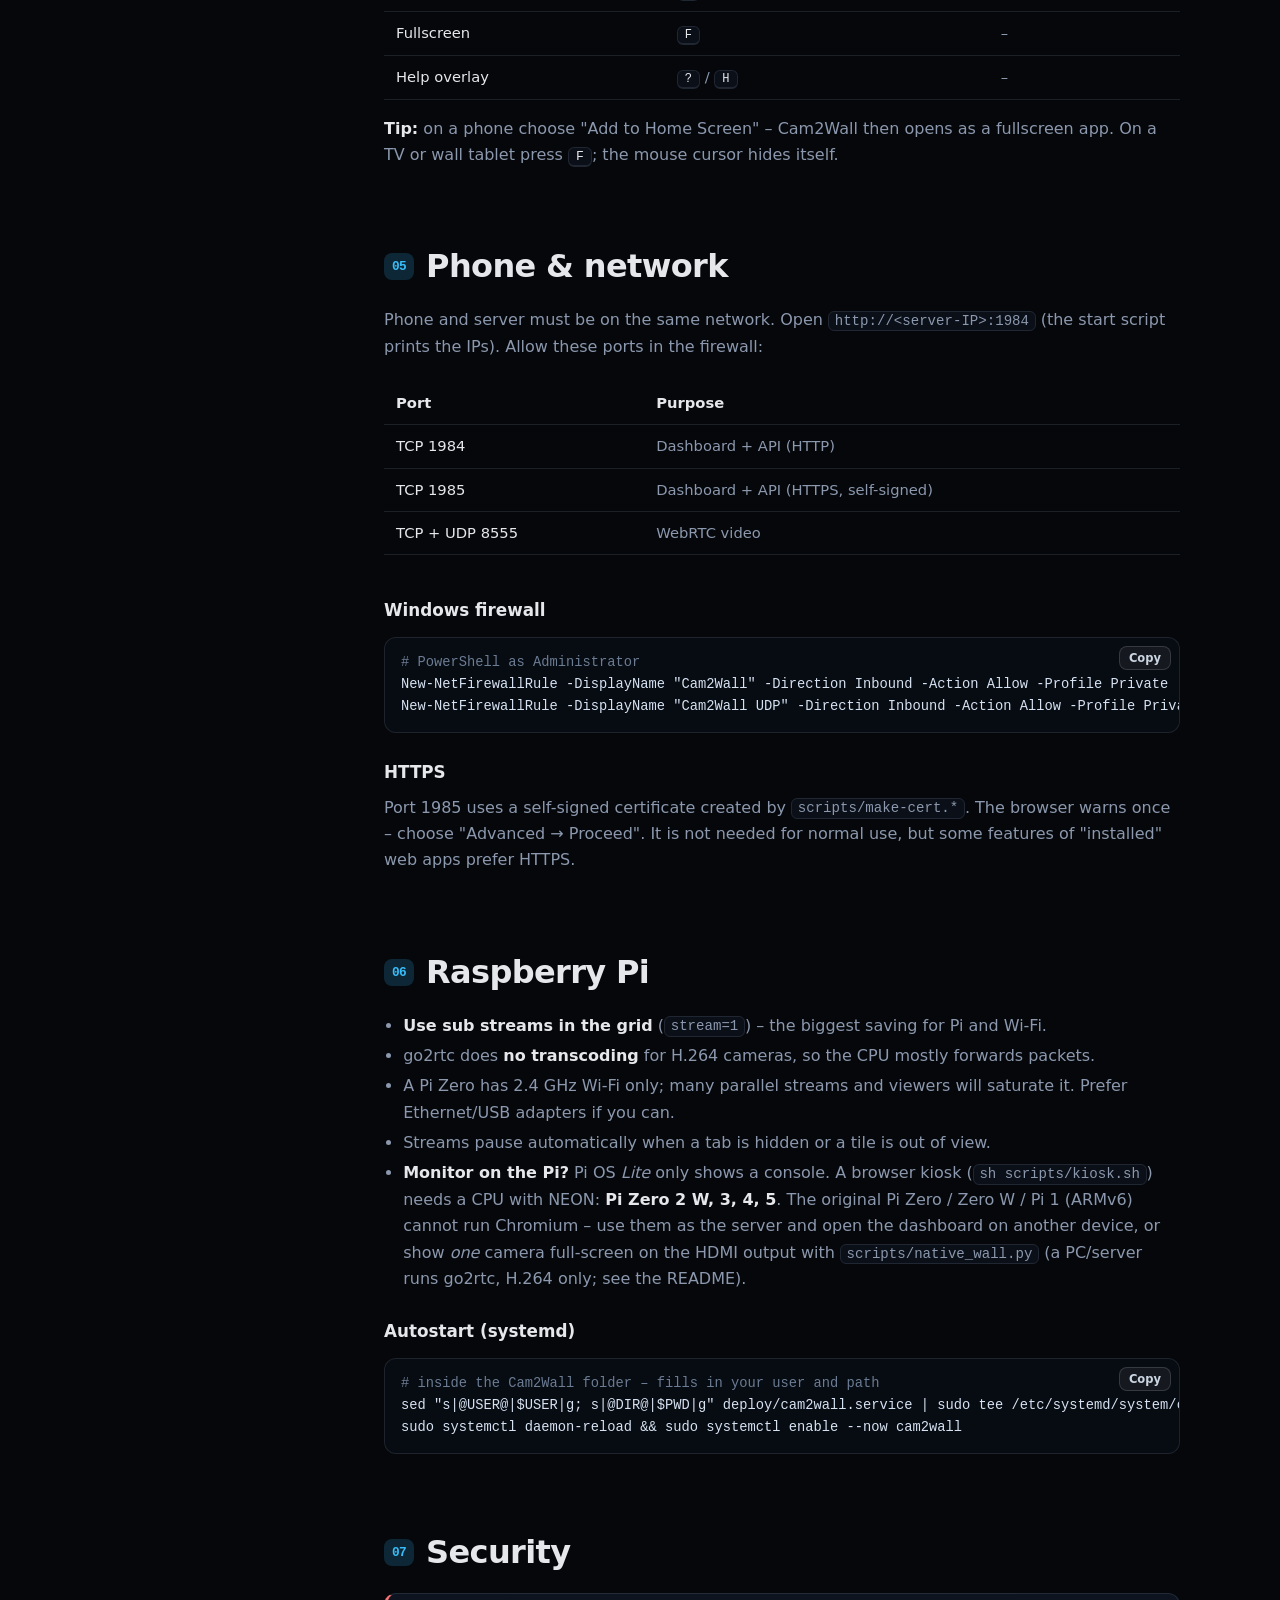
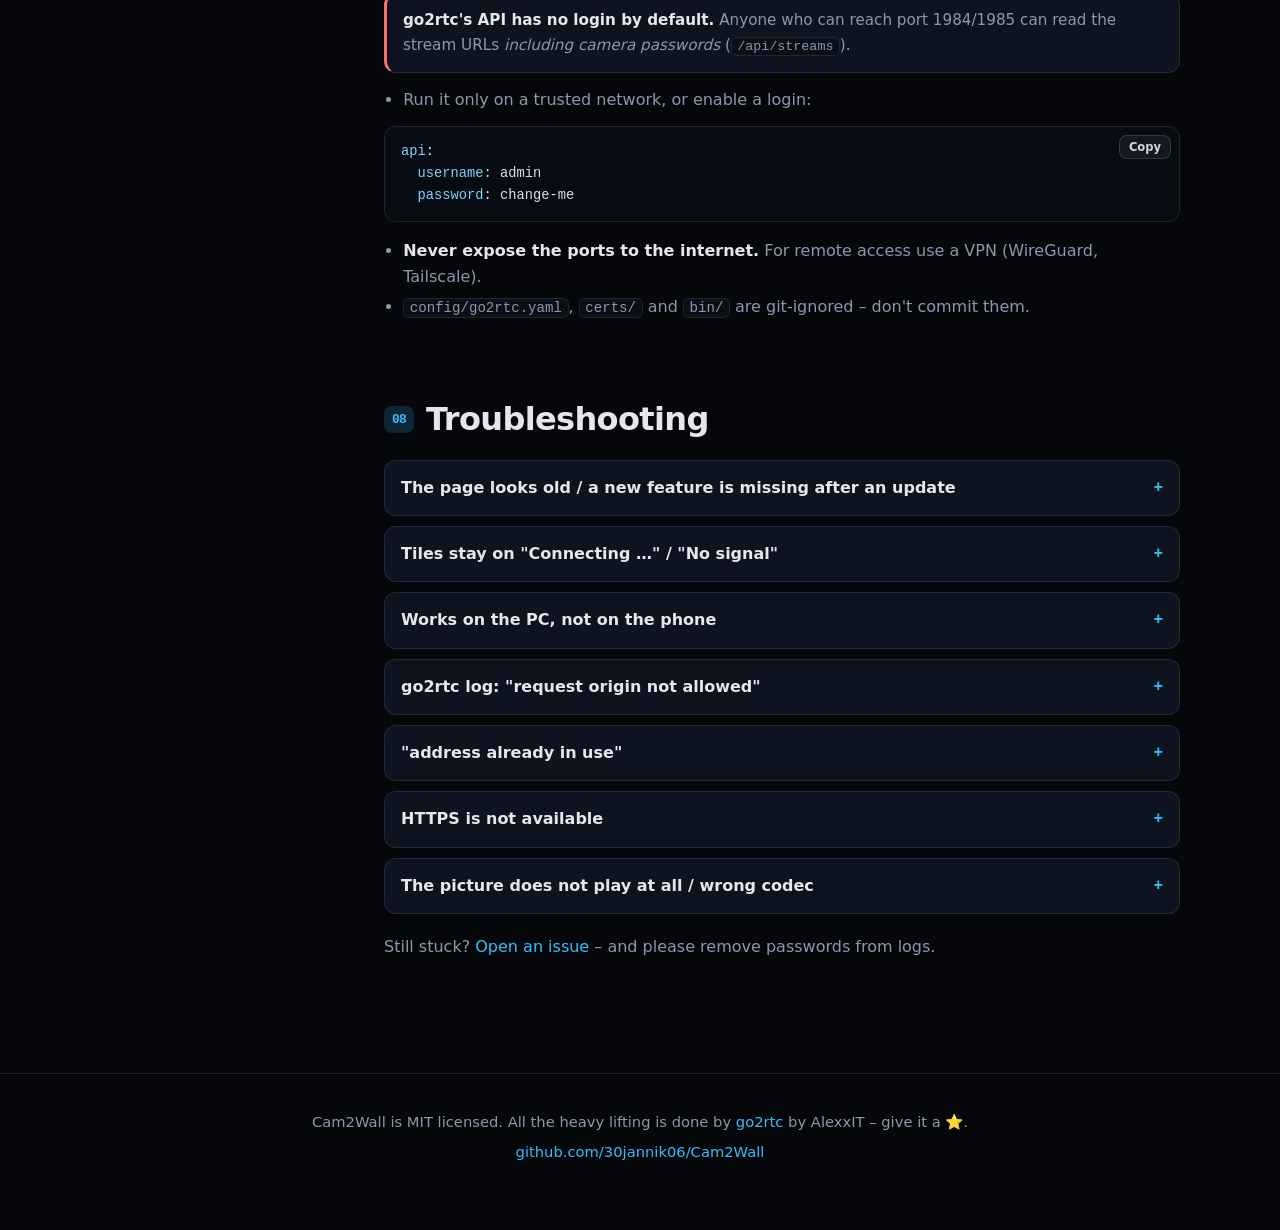
==== commit e2474f41: "Docs: Pi Zero WH as one-camera HDMI monitor (PC/server + Zero), autostart unit adapted Co-Authored-B" ====
--- a/docs/index.html
+++ b/docs/index.html
@@ -1006,14 +1006,14 @@
                     <li>go2rtc does <strong>no transcoding</strong> for H.264 cameras, so the CPU mostly forwards packets.</li>
                     <li>A Pi Zero has 2.4 GHz Wi-Fi only; many parallel streams and viewers will saturate it. Prefer Ethernet/USB adapters if you can.</li>
                     <li>Streams pause automatically when a tab is hidden or a tile is out of view.</li>
-                    <li><strong>Monitor on the Pi?</strong> Pi OS <em>Lite</em> only shows a console. A browser kiosk (<code>sh scripts/kiosk.sh</code>) needs a CPU with NEON: <strong>Pi Zero 2 W, 3, 4, 5</strong>. The original Pi Zero / Zero W / Pi 1 (ARMv6) cannot run Chromium – use them as the server and open the dashboard on another device.</li>
+                    <li><strong>Monitor on the Pi?</strong> Pi OS <em>Lite</em> only shows a console. A browser kiosk (<code>sh scripts/kiosk.sh</code>) needs a CPU with NEON: <strong>Pi Zero 2 W, 3, 4, 5</strong>. The original Pi Zero / Zero W / Pi 1 (ARMv6) cannot run Chromium – use them as the server and open the dashboard on another device, or show <em>one</em> camera full-screen on the HDMI output with <code>scripts/native_wall.py</code> (a PC/server runs go2rtc, H.264 only; see the README).</li>
                 </ul>
                 <ul class="de">
                     <li><strong>Im Raster Substreams nutzen</strong> (<code>stream=1</code>) – die größte Ersparnis für Pi und WLAN.</li>
                     <li>go2rtc <strong>transkodiert nicht</strong> bei H.264-Kameras, die CPU leitet überwiegend Pakete weiter.</li>
                     <li>Der Pi Zero hat nur 2,4-GHz-WLAN; viele parallele Streams und Zuschauer sättigen es. Wenn möglich Ethernet/USB-Adapter nutzen.</li>
                     <li>Streams pausieren automatisch, wenn der Tab verborgen oder die Kachel nicht sichtbar ist.</li>
-                    <li><strong>Monitor am Pi?</strong> Pi OS <em>Lite</em> zeigt nur eine Konsole. Ein Browser-Kiosk (<code>sh scripts/kiosk.sh</code>) braucht eine CPU mit NEON: <strong>Pi Zero 2 W, 3, 4, 5</strong>. Der originale Pi Zero / Zero W / Pi 1 (ARMv6) kann Chromium nicht ausführen – dort als Server nutzen und das Dashboard auf einem anderen Gerät öffnen.</li>
+                    <li><strong>Monitor am Pi?</strong> Pi OS <em>Lite</em> zeigt nur eine Konsole. Ein Browser-Kiosk (<code>sh scripts/kiosk.sh</code>) braucht eine CPU mit NEON: <strong>Pi Zero 2 W, 3, 4, 5</strong>. Der originale Pi Zero / Zero W / Pi 1 (ARMv6) kann Chromium nicht ausführen – dort als Server nutzen und das Dashboard auf einem anderen Gerät öffnen – oder <em>eine</em> Kamera vollbild am HDMI-Ausgang mit <code>scripts/native_wall.py</code> zeigen (ein PC/Server betreibt go2rtc, nur H.264; siehe README).</li>
                 </ul>
                 <h3>Autostart (systemd)</h3>
                 <div class="code"><button class="copy">Copy</button><pre><span class="cm"># inside the Cam2Wall folder – fills in your user and path</span>
